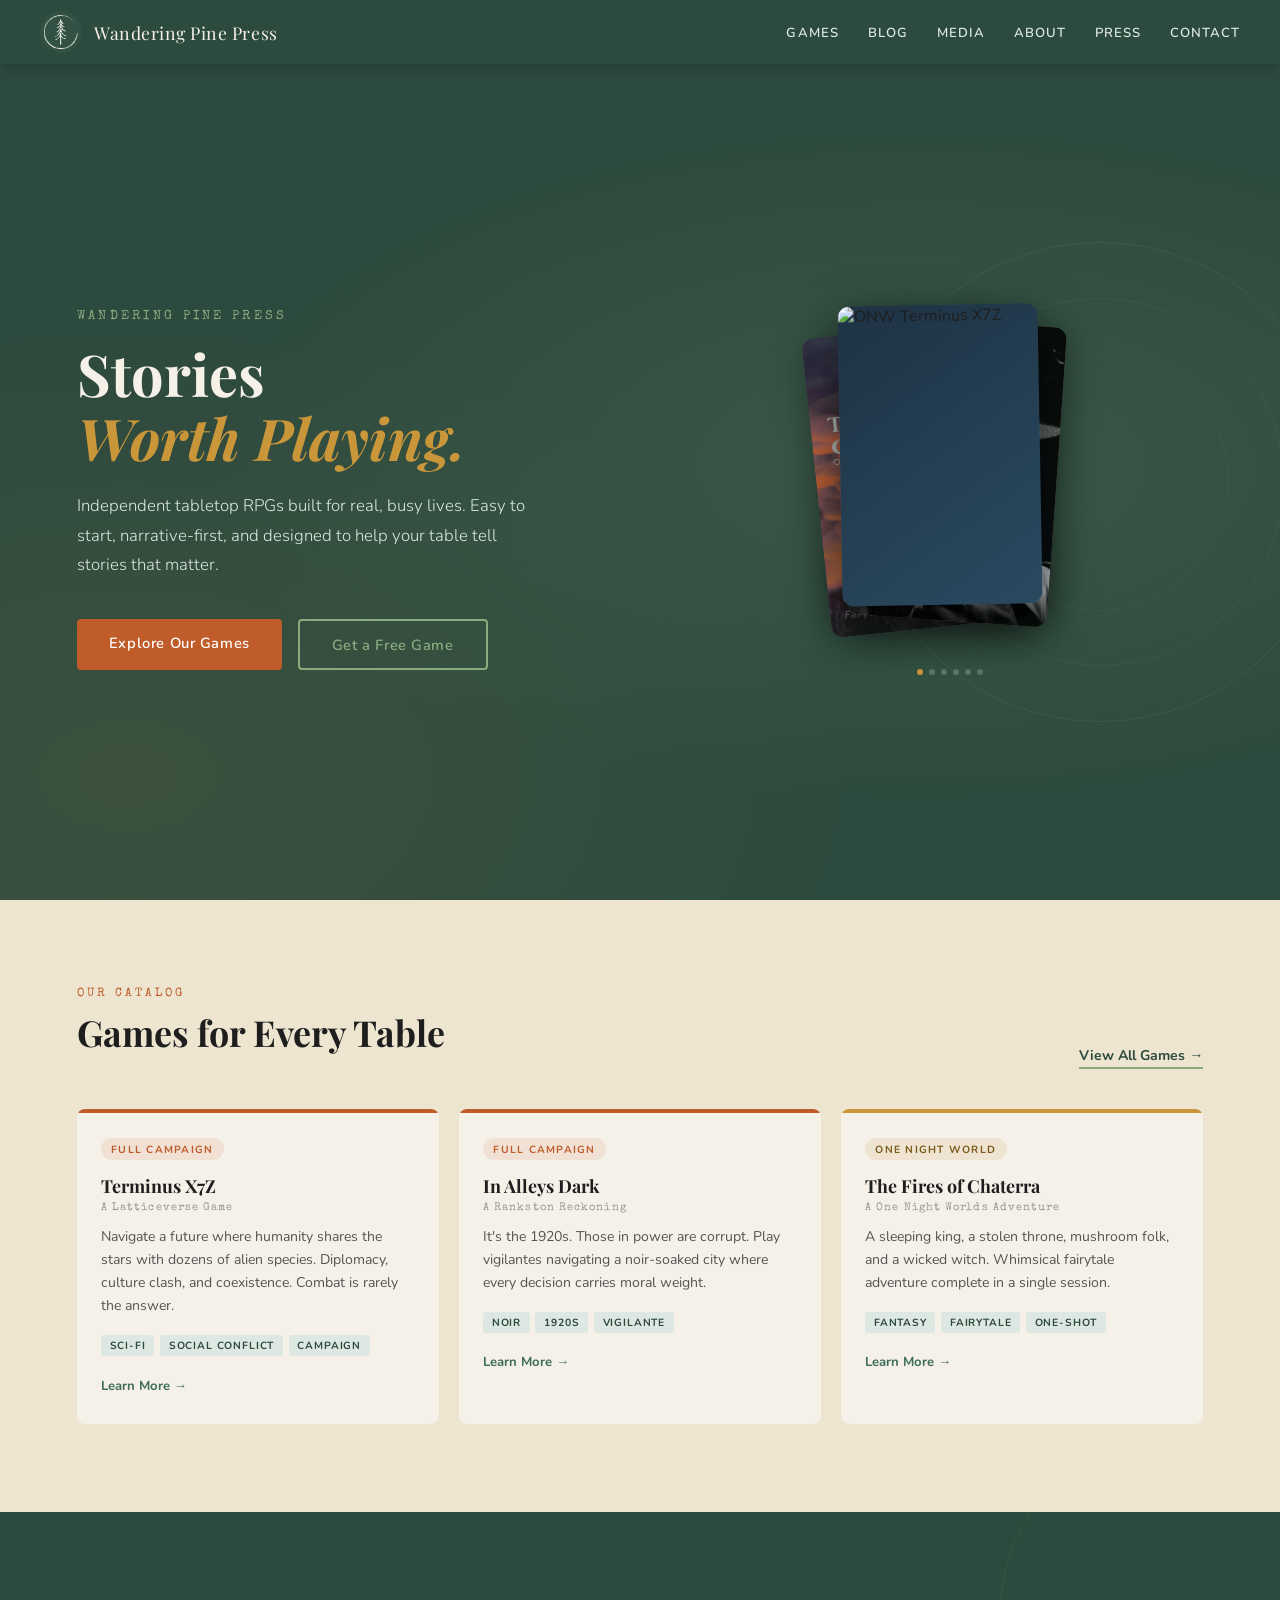
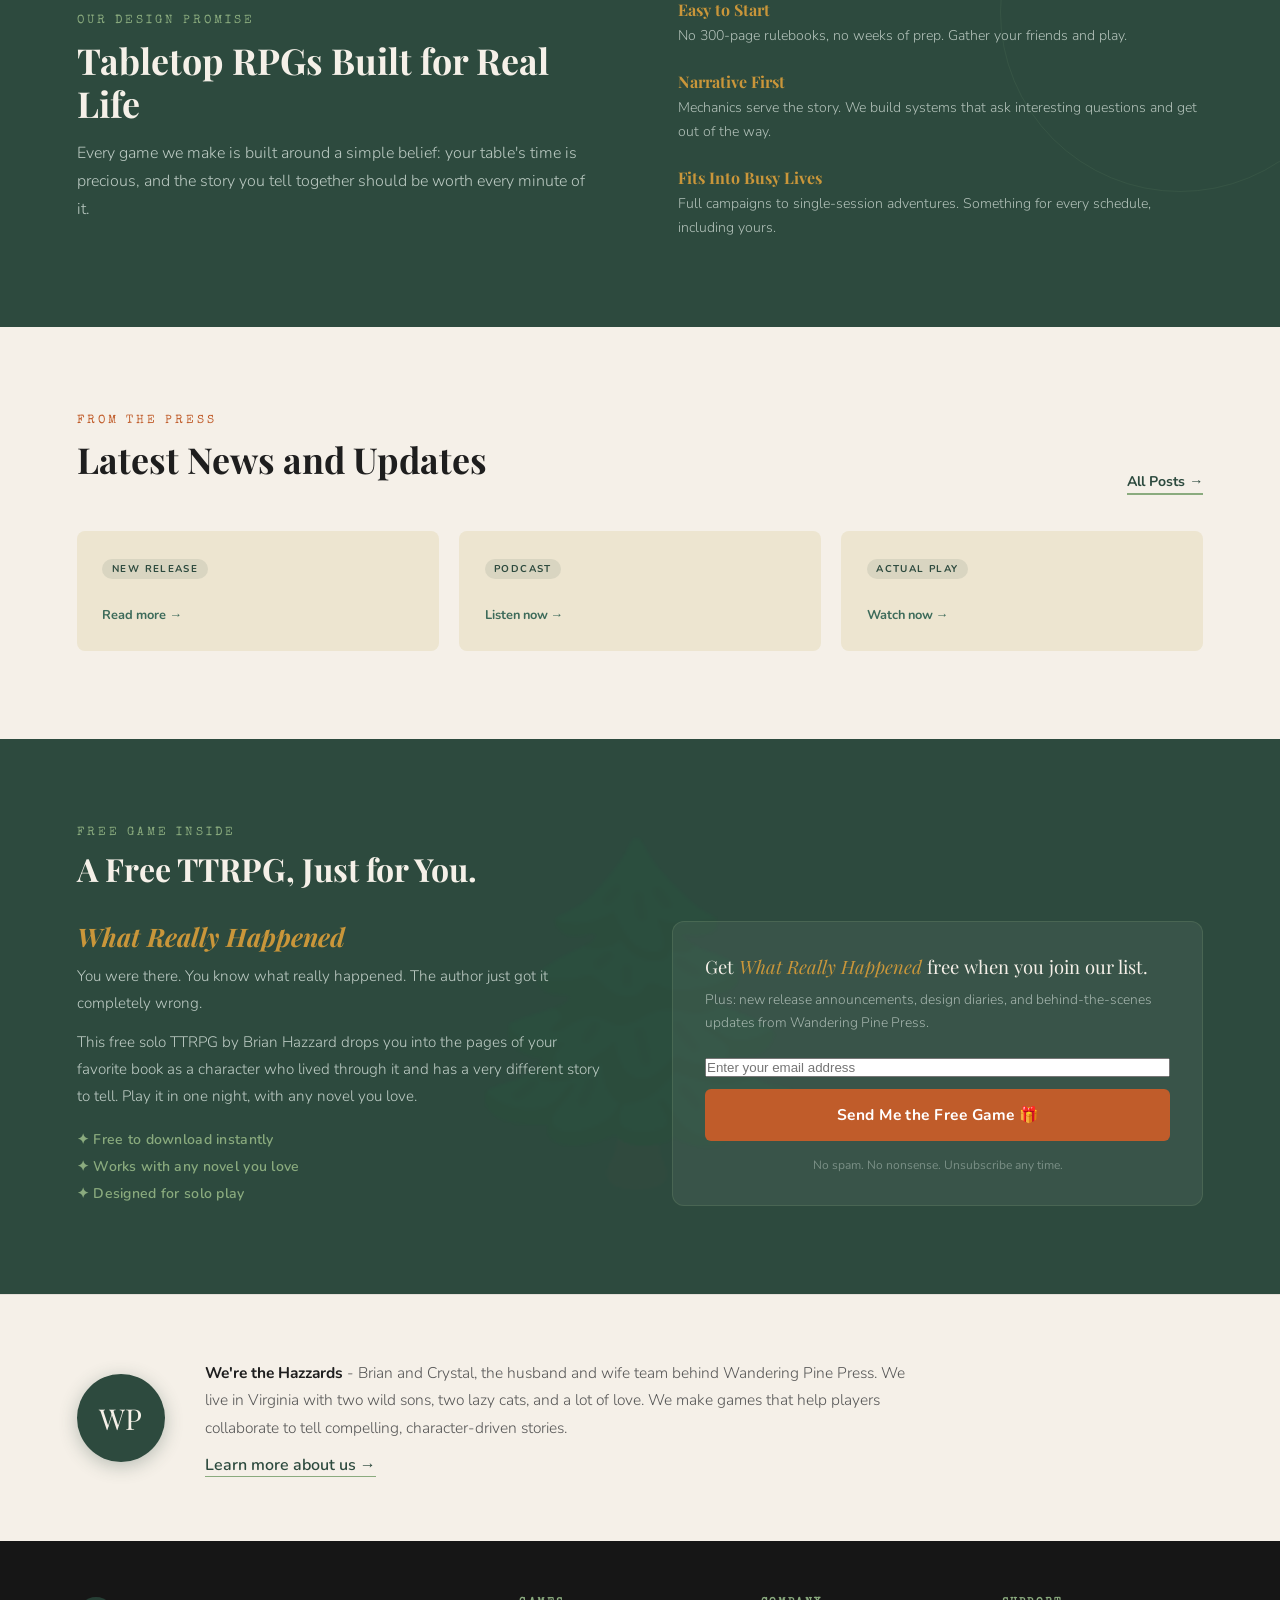
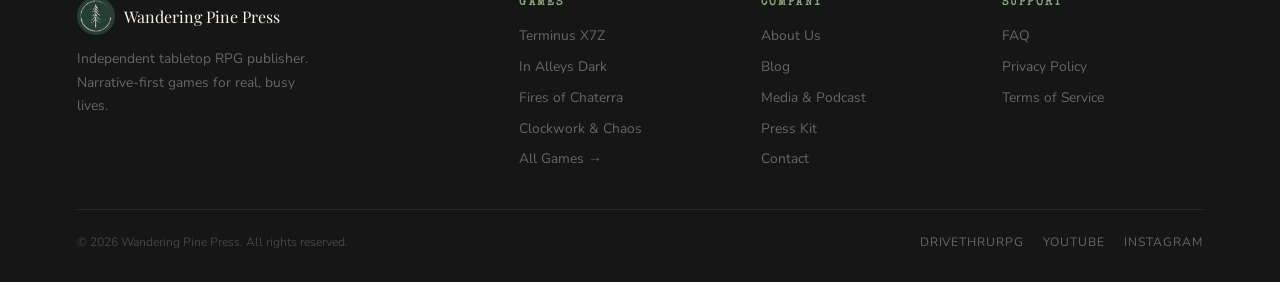
==== index.html @ ff1b9283 "Update index.html" ====
<!DOCTYPE html>
<html lang="en">
<head>
  <meta charset="UTF-8"/>
  <meta name="viewport" content="width=device-width, initial-scale=1.0"/>
  <meta name="description" content="Wandering Pine Press - Independent tabletop RPG publisher. Narrative-first games for real, busy lives."/>
  <title>Wandering Pine Press - Stories Worth Playing</title>
  <link href="https://fonts.googleapis.com/css2?family=Playfair+Display:ital,wght@0,400;0,700;1,400&family=Nunito:wght@300;400;600&family=Special+Elite&display=swap" rel="stylesheet"/>
  <link rel="stylesheet" href="css/style.css"/>
  <style>
    /* ── Brevo form field styles ── */
    .wpp-brevo-form { width: 100%; }
    .wpp-form-row { display: flex; flex-direction: column; gap: 0.75rem; }
    .wpp-brevo-form input[type="email"] {
      width: 100%; padding: 0.9rem 1.1rem;
      border: 2px solid rgba(138,171,126,0.35); border-radius: 6px;
      font-family: 'Nunito', sans-serif; font-size: 0.95rem;
      background: rgba(255,255,255,0.07); color: #f5f0e8;
      outline: none; transition: border-color 0.2s, background 0.2s;
      box-sizing: border-box;
    }
    .wpp-brevo-form input[type="email"]:focus {
      border-color: #8aab7e; background: rgba(255,255,255,0.11);
    }
    .wpp-brevo-form input[type="email"]::placeholder { color: rgba(221,232,226,0.4); }
    .wpp-brevo-form button[type="submit"] {
      width: 100%; padding: 0.95rem 1.5rem;
      background: #c05c2a; color: #fff;
      border: none; border-radius: 6px;
      font-family: 'Nunito', sans-serif; font-size: 0.97rem;
      font-weight: 700; letter-spacing: 0.03em;
      cursor: pointer; transition: background 0.2s, transform 0.15s;
    }
    .wpp-brevo-form button[type="submit"]:hover {
      background: #a84d22; transform: translateY(-2px);
    }
    /* --- Hero --- */
    .hero {
      min-height: calc(100vh - 64px);
      background: var(--pine);
      display: grid; grid-template-columns: 1.1fr 0.9fr;
      align-items: center; padding: 5rem 6vw 4rem;
      position: relative; overflow: hidden;
    }
    .hero::before {
      content: ''; position: absolute; inset: 0;
      background: radial-gradient(ellipse at 72% 48%, rgba(138,171,126,0.14) 0%, transparent 55%),
                  radial-gradient(ellipse at 10% 85%, rgba(201,150,58,0.09) 0%, transparent 45%);
      pointer-events: none;
    }
    .hero-rings { position: absolute; right: -60px; top: 50%; transform: translateY(-50%); width: 480px; height: 480px; border-radius: 50%; border: 1px solid rgba(138,171,126,0.13); pointer-events: none; }
    .hero-rings::before { content: ''; position: absolute; inset: 55px; border-radius: 50%; border: 1px solid rgba(138,171,126,0.09); }
    .hero-rings::after  { content: ''; position: absolute; inset: 110px; border-radius: 50%; border: 1px solid rgba(201,150,58,0.07); }
    .hero-text { position: relative; z-index: 2; }
    .hero-eyebrow { font-family: 'Special Elite', cursive; color: var(--moss); font-size: 0.82rem; letter-spacing: 0.25em; text-transform: uppercase; margin-bottom: 1.2rem; opacity: 0; animation: fadeUp 0.7s 0.2s forwards; }
    .hero h1 { font-family: 'Playfair Display', serif; color: var(--cream); font-size: clamp(2.8rem, 4.5vw, 4rem); line-height: 1.1; margin-bottom: 1.4rem; opacity: 0; animation: fadeUp 0.7s 0.4s forwards; }
    .hero h1 em { font-style: italic; color: var(--gold); display: block; }
    .hero-sub { color: var(--mist); font-size: 1.05rem; font-weight: 300; line-height: 1.75; max-width: 460px; margin-bottom: 2.5rem; opacity: 0; animation: fadeUp 0.7s 0.6s forwards; }
    .hero-ctas { display: flex; gap: 1rem; flex-wrap: wrap; opacity: 0; animation: fadeUp 0.7s 0.8s forwards; }

    /* Card carousel */
    .hero-right { position: relative; z-index: 2; display: flex; justify-content: center; align-items: center; }
    .hero-card-stack { position: relative; width: 240px; height: 340px; perspective: 1000px; }

    .hero-card {
      position: absolute; width: 200px; height: 300px; border-radius: 12px;
      box-shadow: 0 10px 40px rgba(0,0,0,0.45);
      overflow: hidden;
      transition: transform 0.7s cubic-bezier(0.4,0,0.2,1), opacity 0.7s ease, box-shadow 0.4s ease;
      cursor: pointer;
    }

    /* Cover image fills the card */
    .hero-card img {
      width: 100%; height: 100%; object-fit: cover; display: block;
    }

    /* Fallback overlay (shown when no image) */
    .card-fallback {
      position: absolute; inset: 0;
      display: flex; flex-direction: column;
      align-items: center; justify-content: center;
      padding: 1.25rem; text-align: center;
    }
    .hero-card img ~ .card-fallback { display: none; }

    .card-ornament { font-size: 1.8rem; margin-bottom: 0.6rem; opacity: 0.8; }
    .card-label { font-family: 'Special Elite', cursive; font-size: 0.6rem; letter-spacing: 0.2em; text-transform: uppercase; margin-bottom: 0.4rem; color: var(--moss); }
    .card-divider { width: 28px; height: 1px; background: rgba(255,255,255,0.3); margin: 0.4rem auto; }
    .card-title { font-family: 'Playfair Display', serif; font-size: 0.95rem; line-height: 1.3; color: var(--cream); }
    .card-genre { margin-top: 0.4rem; font-size: 0.7rem; font-weight: 300; font-style: italic; color: rgba(221,232,226,0.7); }

    /* Gradient overlay -- only visible when a cover image is present */
    .card-cover-overlay {
      position: absolute; bottom: 0; left: 0; right: 0;
      background: linear-gradient(to top, rgba(0,0,0,0.75) 0%, transparent 60%);
      padding: 1rem 0.9rem 0.85rem;
      display: none;
    }
    .hero-card.has-image .card-cover-overlay { display: block; }
    .hero-card.has-image .card-fallback { display: none; }
    .card-cover-overlay .card-label { color: var(--moss); margin-bottom: 0.2rem; }
    .card-cover-overlay .card-title { font-family: 'Playfair Display', serif; font-size: 0.9rem; color: var(--cream); line-height: 1.25; }
    .card-cover-overlay .card-genre { font-size: 0.68rem; color: rgba(221,232,226,0.75); font-style: italic; margin-top: 0.15rem; }

    /* Stack positions */
    .hero-card.pos-front  { transform: rotate(-1deg) translate(10px, 0px);   opacity: 1;    z-index: 3; box-shadow: 0 16px 48px rgba(0,0,0,0.55); }
    .hero-card.pos-mid    { transform: rotate(4deg)  translate(28px, 14px);  opacity: 0.85; z-index: 2; }
    .hero-card.pos-back   { transform: rotate(-6deg) translate(-16px, 22px); opacity: 0.65; z-index: 1; }
    .hero-card.pos-hidden { transform: rotate(2deg)  translate(0px, -20px);  opacity: 0;    z-index: 0; pointer-events: none; }

    /* Dots */
    .card-dots { display: flex; gap: 6px; justify-content: center; margin-top: 1.5rem; }
    .card-dot { width: 6px; height: 6px; border-radius: 50%; background: rgba(221,232,226,0.25); border: none; cursor: pointer; padding: 0; transition: background 0.3s; }
    .card-dot.active { background: var(--gold); }

    @keyframes cardReveal { from { opacity:0; transform: scale(0.85); } to { opacity:1; } }

    /* Featured Games */
    .featured { background: var(--parchment); }
    .featured-header { display: flex; justify-content: space-between; align-items: flex-end; margin-bottom: 2.5rem; flex-wrap: wrap; gap: 1rem; }
    .view-all { color: var(--pine); font-weight: 700; font-size: 0.88rem; text-decoration: none; border-bottom: 2px solid var(--moss); padding-bottom: 2px; transition: color 0.2s; }
    .view-all:hover { color: var(--rust); }
    .games-grid { display: grid; grid-template-columns: repeat(3,1fr); gap: 1.25rem; }
    .game-card { background: var(--cream); border-radius: 8px; padding: 1.75rem 1.5rem; position: relative; overflow: hidden; transition: transform 0.22s, box-shadow 0.22s; }
    .game-card::before { content: ''; position: absolute; top: 0; left: 0; right: 0; height: 4px; }
    .game-card.campaign::before { background: var(--rust); }
    .game-card.oneshot::before  { background: var(--gold); }
    .game-card:hover { transform: translateY(-5px); box-shadow: 0 14px 36px rgba(0,0,0,0.1); }
    .game-title { font-family: 'Playfair Display', serif; font-size: 1.12rem; margin-bottom: 0.3rem; line-height: 1.3; }
    .game-subtitle { font-family: 'Special Elite', cursive; font-size: 0.68rem; letter-spacing: 0.1em; color: #999; margin-bottom: 0.75rem; }
    .game-desc { font-size: 0.88rem; line-height: 1.65; color: #555; margin-bottom: 1.1rem; }
    .game-tags { display: flex; gap: 0.35rem; flex-wrap: wrap; margin-bottom: 1.1rem; }
    .game-link { font-size: 0.82rem; font-weight: 700; color: var(--pine-light); text-decoration: none; transition: color 0.2s; }
    .game-link:hover { color: var(--rust); }

    /* Philosophy */
    .philosophy { background: var(--pine); color: var(--cream); display: grid; grid-template-columns: 1fr 1fr; gap: 6vw; align-items: center; position: relative; overflow: hidden; }
    .philosophy::before { content: ''; position: absolute; right: -80px; top: -80px; width: 360px; height: 360px; border-radius: 50%; border: 1px solid rgba(138,171,126,0.1); pointer-events: none; }
    .philosophy .section-label { color: var(--moss); }
    .philosophy .section-heading { color: var(--cream); }
    .philosophy .section-sub { color: rgba(221,232,226,0.8); }
    .pillars { display: flex; flex-direction: column; gap: 1.6rem; }
    .pillar { display: flex; gap: 1.1rem; align-items: flex-start; }
    .pillar-icon { width: 46px; height: 46px; flex-shrink: 0; border-radius: 50%; background: rgba(138,171,126,0.15); border: 1px solid rgba(138,171,126,0.25); display: flex; align-items: center; justify-content: center; font-size: 1.15rem; }
    .pillar-text h4 { font-family: 'Playfair Display', serif; font-size: 1rem; color: var(--gold); margin-bottom: 0.3rem; }
    .pillar-text p { font-size: 0.88rem; color: rgba(221,232,226,0.75); font-weight: 300; line-height: 1.65; }

    /* News */
    .news-header { display: flex; justify-content: space-between; align-items: flex-end; margin-bottom: 2.2rem; flex-wrap: wrap; gap: 1rem; }
    .news-grid { display: grid; grid-template-columns: repeat(3,1fr); gap: 1.25rem; }
    .news-card { background: var(--parchment); border-radius: 8px; padding: 1.6rem; transition: transform 0.2s; }
    .news-card:hover { transform: translateY(-3px); }
    .news-type { display: inline-block; font-size: 0.62rem; font-weight: 700; letter-spacing: 0.14em; text-transform: uppercase; padding: 0.2rem 0.6rem; border-radius: 20px; background: rgba(45,74,62,0.1); color: var(--pine); margin-bottom: 0.6rem; }
    .news-date { font-family: 'Special Elite', cursive; font-size: 0.7rem; letter-spacing: 0.12em; color: #aaa; margin-bottom: 0.5rem; }
    .news-title { font-family: 'Playfair Display', serif; font-size: 1.08rem; margin-bottom: 0.55rem; line-height: 1.35; }
    .news-excerpt { font-size: 0.86rem; line-height: 1.65; color: #666; margin-bottom: 0.9rem; }
    .news-link { font-size: 0.8rem; font-weight: 700; color: var(--pine-light); text-decoration: none; }
    .news-link:hover { color: var(--rust); }

    /* Signup */
    .signup { background: var(--pine); position: relative; overflow: hidden; }
    .signup-bg { position: absolute; inset: 0; display: flex; align-items: center; justify-content: center; font-size: 20rem; opacity: 0.04; pointer-events: none; user-select: none; }
    .signup-inner { position: relative; z-index: 1; }
    .signup .section-label { color: var(--moss); }
    .signup .section-heading { color: var(--cream); font-size: clamp(1.6rem, 2.5vw, 2.2rem); margin-bottom: 2rem; }
    .signup-two-col { display: grid; grid-template-columns: 1fr 1fr; gap: 4rem; align-items: start; }
    .signup-book-icon { font-size: 2.5rem; margin-bottom: 0.75rem; }
    .signup-game-title { font-family: 'Playfair Display', serif; font-size: 1.6rem; color: var(--gold); margin-bottom: 0.75rem; font-style: italic; }
    .signup-game-desc { font-size: 0.95rem; color: rgba(221,232,226,0.82); line-height: 1.78; font-weight: 300; margin-bottom: 0.75rem; }
    .signup-perks { list-style: none; padding: 0; margin-top: 1.25rem; display: flex; flex-direction: column; gap: 0.5rem; }
    .signup-perks li { font-size: 0.88rem; color: var(--moss); font-weight: 600; letter-spacing: 0.02em; }
    .signup-form-box { background: rgba(255,255,255,0.06); border: 1px solid rgba(138,171,126,0.2); border-radius: 12px; padding: 2rem; }
    .signup-form-headline { font-family: 'Playfair Display', serif; font-size: 1.15rem; color: var(--cream); line-height: 1.4; margin-bottom: 0.6rem; }
    .signup-form-headline em { color: var(--gold); font-style: italic; }
    .signup-form-sub { font-size: 0.86rem; color: rgba(221,232,226,0.65); line-height: 1.65; font-weight: 300; margin-bottom: 1.5rem; }
    .signup-fine { font-size: 0.75rem; color: rgba(221,232,226,0.4); margin-top: 1rem; text-align: center; }

    /* About strip */
    .about-strip { background: var(--cream); display: grid; grid-template-columns: auto 1fr; gap: 2.5rem; align-items: center; padding: 4rem 6vw; border-top: 1px solid rgba(0,0,0,0.07); }
    .about-monogram { width: 88px; height: 88px; border-radius: 50%; background: var(--pine); display: flex; align-items: center; justify-content: center; font-family: 'Playfair Display', serif; font-size: 1.8rem; color: var(--cream); flex-shrink: 0; box-shadow: 0 4px 18px rgba(45,74,62,0.3); }
    .about-text p { font-size: 0.97rem; line-height: 1.78; color: #555; font-weight: 300; max-width: 700px; }
    .about-text p strong { color: var(--ink); font-weight: 700; }
    .about-text a { color: var(--pine); font-weight: 600; text-decoration: none; border-bottom: 1px solid var(--moss); transition: color 0.2s; margin-top: 0.8rem; display: inline-block; }
    .about-text a:hover { color: var(--rust); }

    @media (max-width: 900px) {
      .hero { grid-template-columns: 1fr; text-align: center; padding-top: 3rem; }
      .hero-sub, .hero-ctas { margin-left: auto; margin-right: auto; }
      .hero-ctas { justify-content: center; }
      .hero-right { display: none; }
      .philosophy { grid-template-columns: 1fr; }
      .games-grid, .news-grid { grid-template-columns: 1fr 1fr; }
      .about-strip { grid-template-columns: 1fr; text-align: center; }
      .about-monogram { margin: 0 auto; }
    }
    @media (max-width: 780px) {
      .signup-two-col { grid-template-columns: 1fr; gap: 2.5rem; }
    }
    @media (max-width: 600px) {
      .games-grid, .news-grid { grid-template-columns: 1fr; }
    }
  </style>
</head>
<body>

<div id="site-nav"></div>

<!-- HERO -->
<section class="hero">
  <div class="hero-text">
    <p class="hero-eyebrow">Wandering Pine Press</p>
    <h1>Stories<em>Worth Playing.</em></h1>
    <p class="hero-sub">Independent tabletop RPGs built for real, busy lives. Easy to start, narrative-first, and designed to help your table tell stories that matter.</p>
    <div class="hero-ctas">
      <a href="games.html" class="btn-primary">Explore Our Games</a>
      <a href="#signup" class="btn-outline">Get a Free Game</a>
    </div>
  </div>
  <div class="hero-right" aria-hidden="true">
    <div>
      <div class="hero-card-stack" id="card-stack">

        <!-- Card 1: Terminus X7Z -->
        <div class="hero-card pos-front" style="background:linear-gradient(145deg,#1e3244,#2a4a60);">
          <img src="images/ONW - Terminus X7Z - Zine Cover .png" alt="ONW Terminus X7Z" />
          <div class="card-fallback">
            <div class="card-ornament">🚀</div>
            <p class="card-label">One Shot Edition</p>
            <div class="card-divider"></div>
            <p class="card-title">ONW - Terminus X7Z</p>
            <p class="card-genre">Sci-fi · Social Conflict</p>
          </div>
          <div class="card-cover-overlay">
            <p class="card-label">One Shot Edition</p>
            <p class="card-genre">Sci-fi · Social Conflict</p>
          </div>
        </div>

        <!-- Card 2: In Alleys Dark -->
        <div class="hero-card pos-mid" style="background:linear-gradient(145deg,#2e1f10,#4a3020);">
          <img src="images/ONW zine - In Alley Dark Cover.png" alt="ONW In Alleys Dark" />
          <div class="card-fallback">
            <div class="card-ornament">🕵️</div>
            <p class="card-label">Full Campaign</p>
            <div class="card-divider"></div>
            <p class="card-title">In Alleys Dark</p>
            <p class="card-genre">Noir · 1920s Vigilante</p>
          </div>
          <div class="card-cover-overlay">
            <p class="card-label">One Shot Edition</p>
            <p class="card-genre">Noir · 1920s Vigilante</p>
          </div>
        </div>

        <!-- Card 3: Fires of Chaterra -->
        <div class="hero-card pos-back" style="background:linear-gradient(145deg,#3a2a4a,#5a3a6a);">
          <img src="images/ONW zine - Fires of Chaterra Cover.png" alt="The Fires of Chaterra" />
          <div class="card-fallback">
            <div class="card-ornament">🍄</div>
            <p class="card-label">One Night World</p>
            <div class="card-divider"></div>
            <p class="card-title">The Fires of Chaterra</p>
            <p class="card-genre">Fairytale · Fantasy</p>
          </div>
          <div class="card-cover-overlay">
            <p class="card-label">One Shot Edition</p>
            <p class="card-genre">Fairytale · Fantasy</p>
          </div>
        </div>

        <!-- Card 4: Clockwork & Chaos -->
        <div class="hero-card pos-hidden" style="background:linear-gradient(145deg,#2a2a1e,#4a4a2a);">
          <img src="images/ONW zine - TC&C cover.png" alt="Tales of Clockwork & Chaos" />
          <div class="card-fallback">
            <div class="card-ornament">⚙️</div>
            <p class="card-label">One Night World</p>
            <div class="card-divider"></div>
            <p class="card-title">Clockwork & Chaos</p>
            <p class="card-genre">Steampunk · Resistance</p>
          </div>
          <div class="card-cover-overlay">
            <p class="card-label">One Shot Edition</p>
            <p class="card-genre">Steampunk · Resistance</p>
          </div>
        </div>

        <!-- Card 5: placeholder -->
        <div class="hero-card pos-hidden" style="background:linear-gradient(145deg,#1a2e3e,#2a4050);">
          <!-- <img src="images/onw-terminus-cover.jpg" alt="One Night Worlds: Terminus X7Z" /> -->
          <div class="card-fallback">
            <div class="card-ornament">🚀</div>
            <p class="card-label">One Night World</p>
            <div class="card-divider"></div>
            <p class="card-title">ONW: Terminus X7Z</p>
            <p class="card-genre">Sci-fi · One Shot</p>
          </div>
          <div class="card-cover-overlay">
            <p class="card-label">One Night World</p>
            <p class="card-title">ONW: Terminus X7Z</p>
            <p class="card-genre">Sci-fi · One Shot</p>
          </div>
        </div>

        <!-- Card 6: placeholder -->
        <div class="hero-card pos-hidden" style="background:linear-gradient(145deg,#1e1810,#352810);">
          <!-- <img src="images/onw-alleys-cover.jpg" alt="One Night Worlds: In Alleys Dark" /> -->
          <div class="card-fallback">
            <div class="card-ornament">🕵️</div>
            <p class="card-label">One Night World</p>
            <div class="card-divider"></div>
            <p class="card-title">ONW: In Alleys Dark</p>
            <p class="card-genre">Noir · One Shot</p>
          </div>
          <div class="card-cover-overlay">
            <p class="card-label">One Night World</p>
            <p class="card-title">ONW: In Alleys Dark</p>
            <p class="card-genre">Noir · One Shot</p>
          </div>
        </div>

      </div>
      <!-- Dots navigation -->
      <div class="card-dots" id="card-dots"></div>
    </div>
  </div>
  <div class="hero-rings" aria-hidden="true"></div>
</section>

<!-- FEATURED GAMES -->
<section class="featured">
  <div class="featured-header">
    <div>
      <span class="section-label">Our Catalog</span>
      <h2 class="section-heading">Games for Every Table</h2>
    </div>
    <a href="games.html" class="view-all">View All Games →</a>
  </div>
  <div class="games-grid">
    <div class="game-card campaign">
      <span class="game-badge badge-campaign">Full Campaign</span>
      <h3 class="game-title">Terminus X7Z</h3>
      <p class="game-subtitle">A Latticeverse Game</p>
      <p class="game-desc">Navigate a future where humanity shares the stars with dozens of alien species. Diplomacy, culture clash, and coexistence. Combat is rarely the answer.</p>
      <div class="game-tags"><span class="tag">Sci-Fi</span><span class="tag">Social Conflict</span><span class="tag">Campaign</span></div>
      <a href="game-terminus.html" class="game-link">Learn More →</a>
    </div>
    <div class="game-card campaign">
      <span class="game-badge badge-campaign">Full Campaign</span>
      <h3 class="game-title">In Alleys Dark</h3>
      <p class="game-subtitle">A Rankston Reckoning</p>
      <p class="game-desc">It's the 1920s. Those in power are corrupt. Play vigilantes navigating a noir-soaked city where every decision carries moral weight.</p>
      <div class="game-tags"><span class="tag">Noir</span><span class="tag">1920s</span><span class="tag">Vigilante</span></div>
      <a href="game-alleys.html" class="game-link">Learn More →</a>
    </div>
    <div class="game-card oneshot">
      <span class="game-badge badge-oneshot">One Night World</span>
      <h3 class="game-title">The Fires of Chaterra</h3>
      <p class="game-subtitle">A One Night Worlds Adventure</p>
      <p class="game-desc">A sleeping king, a stolen throne, mushroom folk, and a wicked witch. Whimsical fairytale adventure complete in a single session.</p>
      <div class="game-tags"><span class="tag">Fantasy</span><span class="tag">Fairytale</span><span class="tag">One-Shot</span></div>
      <a href="game-chaterra.html" class="game-link">Learn More →</a>
    </div>
  </div>
</section>

<!-- PHILOSOPHY -->
<section class="philosophy">
  <div>
    <span class="section-label">Our Design Promise</span>
    <h2 class="section-heading">Tabletop RPGs Built for Real Life</h2>
    <p class="section-sub">Every game we make is built around a simple belief: your table's time is precious, and the story you tell together should be worth every minute of it.</p>
  </div>
  <div class="pillars">
    <div class="pillar">
      <div class="pillar-text">
        <h4>Easy to Start</h4>
        <p>No 300-page rulebooks, no weeks of prep. Gather your friends and play.</p>
      </div>
    </div>
    <div class="pillar">
      <div class="pillar-text">
        <h4>Narrative First</h4>
        <p>Mechanics serve the story. We build systems that ask interesting questions and get out of the way.</p>
      </div>
    </div>
    <div class="pillar">
      <div class="pillar-text">
        <h4>Fits Into Busy Lives</h4>
        <p>Full campaigns to single-session adventures. Something for every schedule, including yours.</p>
      </div>
    </div>
  </div>
</section>

<!-- NEWS -->
<section>
  <div class="news-header">
    <div>
      <span class="section-label">From the Press</span>
      <h2 class="section-heading">Latest News and Updates</h2>
    </div>
    <a href="blog.html" class="view-all">All Posts →</a>
  </div>
  <div class="news-grid">
    <div class="news-card">
      <span class="news-type">New Release</span>
      <p class="news-date"><!-- DATE --></p>
      <h3 class="news-title"><!-- POST TITLE --></h3>
      <p class="news-excerpt"><!-- Post excerpt goes here. Replace with your latest blog post. --></p>
      <a href="blog.html" class="news-link">Read more →</a>
    </div>
    <div class="news-card">
      <span class="news-type">Podcast</span>
      <p class="news-date"><!-- DATE --></p>
      <h3 class="news-title"><!-- PODCAST APPEARANCE TITLE --></h3>
      <p class="news-excerpt"><!-- Brief description of the episode and what Brian talked about. --></p>
      <a href="media.html" class="news-link">Listen now →</a>
    </div>
    <div class="news-card">
      <span class="news-type">Actual Play</span>
      <p class="news-date"><!-- DATE --></p>
      <h3 class="news-title"><!-- ACTUAL PLAY TITLE --></h3>
      <p class="news-excerpt"><!-- Brief description of the actual play session and game featured. --></p>
      <a href="media.html" class="news-link">Watch now →</a>
    </div>
  </div>
</section>

<!-- EMAIL SIGNUP -->
<section class="signup" id="signup">
  <div class="signup-bg">🌲</div>
  <div class="signup-inner">
    <span class="section-label">Free Game Inside</span>
    <h2 class="section-heading">A Free TTRPG, Just for You.</h2>

    <div class="signup-two-col">

      <!-- LEFT: Game description -->
      <div class="signup-game-info">
        <h3 class="signup-game-title">What Really Happened</h3>
        <p class="signup-game-desc">You were there. You know what really happened. The author just got it completely wrong.</p>
        <p class="signup-game-desc">This free solo TTRPG by Brian Hazzard drops you into the pages of your favorite book as a character who lived through it and has a very different story to tell. Play it in one night, with any novel you love.</p>
        <ul class="signup-perks">
          <li>✦ Free to download instantly</li>
          <li>✦ Works with any novel you love</li>
          <li>✦ Designed for solo play</li>
        </ul>
      </div>

      <!-- RIGHT: Form -->
      <div class="signup-form-box">
        <p class="signup-form-headline">Get <em>What Really Happened</em> free when you join our list.</p>
        <p class="signup-form-sub">Plus: new release announcements, design diaries, and behind-the-scenes updates from Wandering Pine Press.</p>

        <!-- BREVO FORM -->
        <form id="sib-form" method="POST" action="https://1209ea44.sibforms.com/serve/[base64]" data-type="subscription" class="wpp-brevo-form">
          <div class="wpp-form-row">
            <input type="text" id="EMAIL" name="EMAIL" placeholder="Enter your email address" data-required="true" required autocomplete="email" />
            <button type="submit">Send Me the Free Game 🎁</button>
          </div>
          <input type="text" name="email_address_check" value="" class="input--hidden" style="display:none;">
          <input type="hidden" name="locale" value="en">
        </form>
        <!-- END BREVO FORM -->

        <p class="signup-fine">No spam. No nonsense. Unsubscribe any time.</p>
      </div>

    </div>
  </div>
</section>

<!-- ABOUT STRIP -->
<div class="about-strip">
  <div class="about-monogram">WP</div>
  <div class="about-text">
    <p><strong>We're the Hazzards</strong> - Brian and Crystal, the husband and wife team behind Wandering Pine Press. We live in Virginia with two wild sons, two lazy cats, and a lot of love. We make games that help players collaborate to tell compelling, character-driven stories.</p>
    <a href="about.html">Learn more about us →</a>
  </div>
</div>

<div id="site-footer"></div>

<script src="js/main.js"></script>
<script src="js/components.js"></script>
<!-- Required for Brevo form processing -->
<script>
  window.REQUIRED_CODE_ERROR_MESSAGE = 'Please choose a country code';
  window.LOCALE = 'en';
  window.EMAIL_INVALID_MESSAGE = 'The information provided is invalid. Please review the field format and try again.';
  window.REQUIRED_ERROR_MESSAGE = 'This field cannot be left blank.';
  window.GENERIC_INVALID_MESSAGE = 'The information provided is invalid. Please review the field format and try again.';
  window.translation = { common: { selectedList: '{quantity} list selected', selectedLists: '{quantity} lists selected' } };
  var AUTOHIDE = Boolean(0);
</script>
<script defer src="https://sibforms.com/forms/end-form/build/main.js"></script>
<script>
  (function() {
    const stack = document.getElementById('card-stack');
    const dotsEl = document.getElementById('card-dots');
    if (!stack) return;

    const cards = Array.from(stack.querySelectorAll('.hero-card'));
    const total = cards.length;
    let current = 0;
    let timer;

    cards.forEach(function(card) {
      const img = card.querySelector('img');
      if (img) {
        if (img.complete && img.naturalWidth > 0) {
          card.classList.add('has-image');
        } else {
          img.addEventListener('load', function() { card.classList.add('has-image'); });
        }
      }
    });

    cards.forEach(function(_, i) {
      const dot = document.createElement('button');
      dot.className = 'card-dot' + (i === 0 ? ' active' : '');
      dot.setAttribute('aria-label', 'Show card ' + (i + 1));
      dot.addEventListener('click', function() { goTo(i); resetTimer(); });
      dotsEl.appendChild(dot);
    });

    function getPos(cardIndex, frontIndex) {
      const diff = (cardIndex - frontIndex + total) % total;
      if (diff === 0) return 'pos-front';
      if (diff === 1) return 'pos-mid';
      if (diff === 2) return 'pos-back';
      return 'pos-hidden';
    }

    function goTo(index) {
      current = (index + total) % total;
      cards.forEach(function(card, i) {
        card.className = card.className.replace(/pos-\w+/g, '').trim();
        card.classList.add(getPos(i, current));
      });
      dotsEl.querySelectorAll('.card-dot').forEach(function(dot, i) {
        dot.classList.toggle('active', i === current);
      });
    }

    function next() { goTo(current + 1); }

    function resetTimer() {
      clearInterval(timer);
      timer = setInterval(next, 3200);
    }

    stack.addEventListener('click', function() { next(); resetTimer(); });
    stack.addEventListener('mouseenter', function() { clearInterval(timer); });
    stack.addEventListener('mouseleave', resetTimer);

    resetTimer();
  })();
</script>
</body>
</html>
---- css/style.css ----
/* ============================================================
   WANDERING PINE PRESS — Global Stylesheet
   ============================================================ */

/* --- Variables & Reset --- */
*, *::before, *::after { box-sizing: border-box; margin: 0; padding: 0; }

:root {
  --pine:        #2d4a3e;
  --pine-light:  #3d6b5a;
  --pine-dark:   #1e3229;
  --moss:        #8aab7e;
  --cream:       #f5f0e8;
  --parchment:   #ede5d0;
  --ink:         #1e1e1e;
  --rust:        #c05c2a;
  --gold:        #c9963a;
  --mist:        #dde8e2;
  --gray:        #666;
  --light-gray:  #aaa;
}

html { scroll-behavior: smooth; }

body {
  font-family: 'Nunito', sans-serif;
  background: var(--cream);
  color: var(--ink);
  overflow-x: hidden;
  padding-top: 64px;
}

img { max-width: 100%; display: block; }
a { color: inherit; }

/* --- Typography --- */
h1, h2, h3, h4 { font-family: 'Playfair Display', serif; line-height: 1.2; }

.section-label {
  font-family: 'Special Elite', cursive;
  font-size: 0.75rem;
  letter-spacing: 0.25em;
  text-transform: uppercase;
  color: var(--rust);
  margin-bottom: 0.7rem;
  display: block;
}
.section-heading {
  font-size: clamp(1.7rem, 2.8vw, 2.4rem);
  margin-bottom: 0.9rem;
}
.section-sub {
  font-weight: 300;
  font-size: 1rem;
  line-height: 1.75;
  color: var(--gray);
  max-width: 580px;
}

section { padding: 5.5rem 6vw; }

/* --- Buttons --- */
.btn-primary {
  background: var(--rust);
  color: #fff;
  padding: 0.85rem 2rem;
  border-radius: 4px;
  text-decoration: none;
  font-family: 'Nunito', sans-serif;
  font-weight: 600;
  font-size: 0.92rem;
  letter-spacing: 0.04em;
  border: none;
  cursor: pointer;
  transition: background 0.2s, transform 0.15s;
  display: inline-block;
}
.btn-primary:hover { background: #a84d22; transform: translateY(-2px); }

.btn-outline {
  border: 2px solid var(--moss);
  color: var(--moss);
  padding: 0.83rem 2rem;
  border-radius: 4px;
  text-decoration: none;
  font-weight: 600;
  font-size: 0.92rem;
  letter-spacing: 0.04em;
  transition: all 0.2s;
  display: inline-block;
  background: transparent;
  cursor: pointer;
  font-family: 'Nunito', sans-serif;
}
.btn-outline:hover { background: var(--moss); color: var(--pine); transform: translateY(-2px); }

.btn-pine {
  background: var(--pine);
  color: var(--cream);
  padding: 0.85rem 2rem;
  border-radius: 4px;
  text-decoration: none;
  font-weight: 600;
  font-size: 0.92rem;
  letter-spacing: 0.04em;
  border: none;
  cursor: pointer;
  transition: background 0.2s, transform 0.15s;
  display: inline-block;
  font-family: 'Nunito', sans-serif;
}
.btn-pine:hover { background: var(--pine-dark); transform: translateY(-2px); }

/* --- Navigation --- */
nav {
  position: fixed; top: 0; left: 0; right: 0; z-index: 200;
  background: var(--pine);
  display: flex; align-items: center; justify-content: space-between;
  padding: 0 2.5rem; height: 64px;
  box-shadow: 0 2px 12px rgba(0,0,0,0.25);
}
.nav-logo {
  display: flex; align-items: center; gap: 0.75rem;
  text-decoration: none;
}
.nav-logo img {
  height: 42px; width: 42px;
  border-radius: 50%;
  object-fit: contain;
  filter: brightness(1.1);
}
.nav-logo span {
  font-family: 'Playfair Display', serif;
  color: var(--cream);
  font-size: 1.1rem;
  letter-spacing: 0.03em;
}
.nav-links { display: flex; gap: 1.8rem; list-style: none; }
.nav-links a {
  color: var(--mist);
  text-decoration: none;
  font-size: 0.82rem;
  font-weight: 600;
  letter-spacing: 0.08em;
  text-transform: uppercase;
  transition: color 0.2s;
  padding-bottom: 2px;
  border-bottom: 2px solid transparent;
}
.nav-links a:hover,
.nav-links a.active { color: var(--gold); border-bottom-color: var(--gold); }

/* Hamburger */
.nav-toggle {
  display: none;
  flex-direction: column;
  gap: 5px;
  cursor: pointer;
  background: none;
  border: none;
  padding: 4px;
}
.nav-toggle span {
  display: block; width: 24px; height: 2px;
  background: var(--cream);
  transition: all 0.3s;
}
.nav-toggle.open span:nth-child(1) { transform: rotate(45deg) translate(5px, 5px); }
.nav-toggle.open span:nth-child(2) { opacity: 0; }
.nav-toggle.open span:nth-child(3) { transform: rotate(-45deg) translate(5px, -5px); }

/* Mobile nav */
@media (max-width: 768px) {
  .nav-toggle { display: flex; }
  .nav-links {
    display: none;
    position: absolute; top: 64px; left: 0; right: 0;
    background: var(--pine-dark);
    flex-direction: column; gap: 0;
    padding: 1rem 0;
    box-shadow: 0 8px 24px rgba(0,0,0,0.3);
  }
  .nav-links.open { display: flex; }
  .nav-links li a {
    display: block;
    padding: 0.85rem 2rem;
    font-size: 0.9rem;
    border-bottom: 1px solid rgba(255,255,255,0.05);
  }
  .nav-logo span { font-size: 0.95rem; }
}

/* --- Image Placeholder --- */
.img-placeholder {
  background: var(--mist);
  border: 2px dashed var(--moss);
  border-radius: 8px;
  display: flex;
  flex-direction: column;
  align-items: center;
  justify-content: center;
  color: var(--pine-light);
  font-size: 0.8rem;
  font-weight: 600;
  letter-spacing: 0.08em;
  text-transform: uppercase;
  gap: 0.5rem;
}
.img-placeholder .ph-icon { font-size: 2rem; opacity: 0.5; }

/* --- Tags / Badges --- */
.game-badge {
  display: inline-block;
  font-size: 0.65rem; font-weight: 700;
  letter-spacing: 0.12em; text-transform: uppercase;
  padding: 0.22rem 0.65rem; border-radius: 20px;
  margin-bottom: 0.85rem;
}
.badge-campaign { background: rgba(192,92,42,0.1); color: var(--rust); }
.badge-oneshot  { background: rgba(201,150,58,0.13); color: #7a5a1a; }

.tag {
  font-size: 0.65rem; font-weight: 700;
  letter-spacing: 0.08em; text-transform: uppercase;
  padding: 0.18rem 0.55rem; border-radius: 3px;
  background: var(--mist); color: var(--pine);
}

/* --- Footer --- */
footer {
  background: #161616;
  color: var(--mist);
  padding: 3.5rem 6vw 2rem;
}
.footer-grid {
  display: grid;
  grid-template-columns: 2fr 1fr 1fr 1fr;
  gap: 2.5rem;
  margin-bottom: 2.5rem;
}
.footer-logo {
  display: flex; align-items: center; gap: 0.6rem;
  text-decoration: none; margin-bottom: 0.75rem;
}
.footer-logo img { height: 38px; width: 38px; border-radius: 50%; object-fit: contain; filter: brightness(0.85); }
.footer-logo span { font-family: 'Playfair Display', serif; color: var(--cream); font-size: 1rem; }
.footer-brand p { font-size: 0.86rem; line-height: 1.7; color: #666; max-width: 240px; }
.footer-col h5 {
  font-family: 'Special Elite', cursive;
  font-size: 0.68rem; letter-spacing: 0.2em; text-transform: uppercase;
  color: var(--moss); margin-bottom: 1rem;
}
.footer-col ul { list-style: none; display: flex; flex-direction: column; gap: 0.55rem; }
.footer-col a { color: #666; text-decoration: none; font-size: 0.86rem; transition: color 0.2s; }
.footer-col a:hover { color: var(--cream); }
.footer-bottom {
  border-top: 1px solid #2a2a2a;
  padding-top: 1.5rem;
  display: flex; justify-content: space-between; align-items: center;
  flex-wrap: wrap; gap: 0.5rem;
}
.footer-bottom p { font-size: 0.76rem; color: #444; }
.social-links { display: flex; gap: 1.2rem; }
.social-links a {
  color: #666; text-decoration: none;
  font-size: 0.76rem; letter-spacing: 0.08em; text-transform: uppercase;
  transition: color 0.2s;
}
.social-links a:hover { color: var(--moss); }

@media (max-width: 900px) {
  .footer-grid { grid-template-columns: 1fr 1fr; }
}
@media (max-width: 560px) {
  .footer-grid { grid-template-columns: 1fr; }
  section { padding: 4rem 1.4rem; }
}

/* --- Page Hero (inner pages) --- */
.page-hero {
  background: var(--pine);
  padding: 4rem 6vw 3.5rem;
  position: relative;
  overflow: hidden;
}
.page-hero::before {
  content: '';
  position: absolute; inset: 0;
  background: radial-gradient(ellipse at 80% 50%, rgba(138,171,126,0.12) 0%, transparent 60%);
  pointer-events: none;
}
.page-hero-inner { position: relative; z-index: 1; }
.page-hero .section-label { color: var(--moss); }
.page-hero h1 { color: var(--cream); font-size: clamp(2rem, 4vw, 3rem); margin-bottom: 0.75rem; }
.page-hero p { color: var(--mist); font-weight: 300; font-size: 1.05rem; line-height: 1.7; max-width: 600px; }

/* --- Breadcrumb --- */
.breadcrumb {
  font-size: 0.78rem; color: var(--light-gray);
  margin-bottom: 1.5rem;
  display: flex; gap: 0.4rem; align-items: center;
}
.breadcrumb a { color: var(--moss); text-decoration: none; }
.breadcrumb a:hover { color: var(--cream); }

/* --- Animations --- */
@keyframes fadeUp {
  from { opacity: 0; transform: translateY(22px); }
  to   { opacity: 1; transform: translateY(0); }
}
.fade-up { opacity: 0; animation: fadeUp 0.7s forwards; }
.delay-1 { animation-delay: 0.2s; }
.delay-2 { animation-delay: 0.4s; }
.delay-3 { animation-delay: 0.6s; }
.delay-4 { animation-delay: 0.8s; }
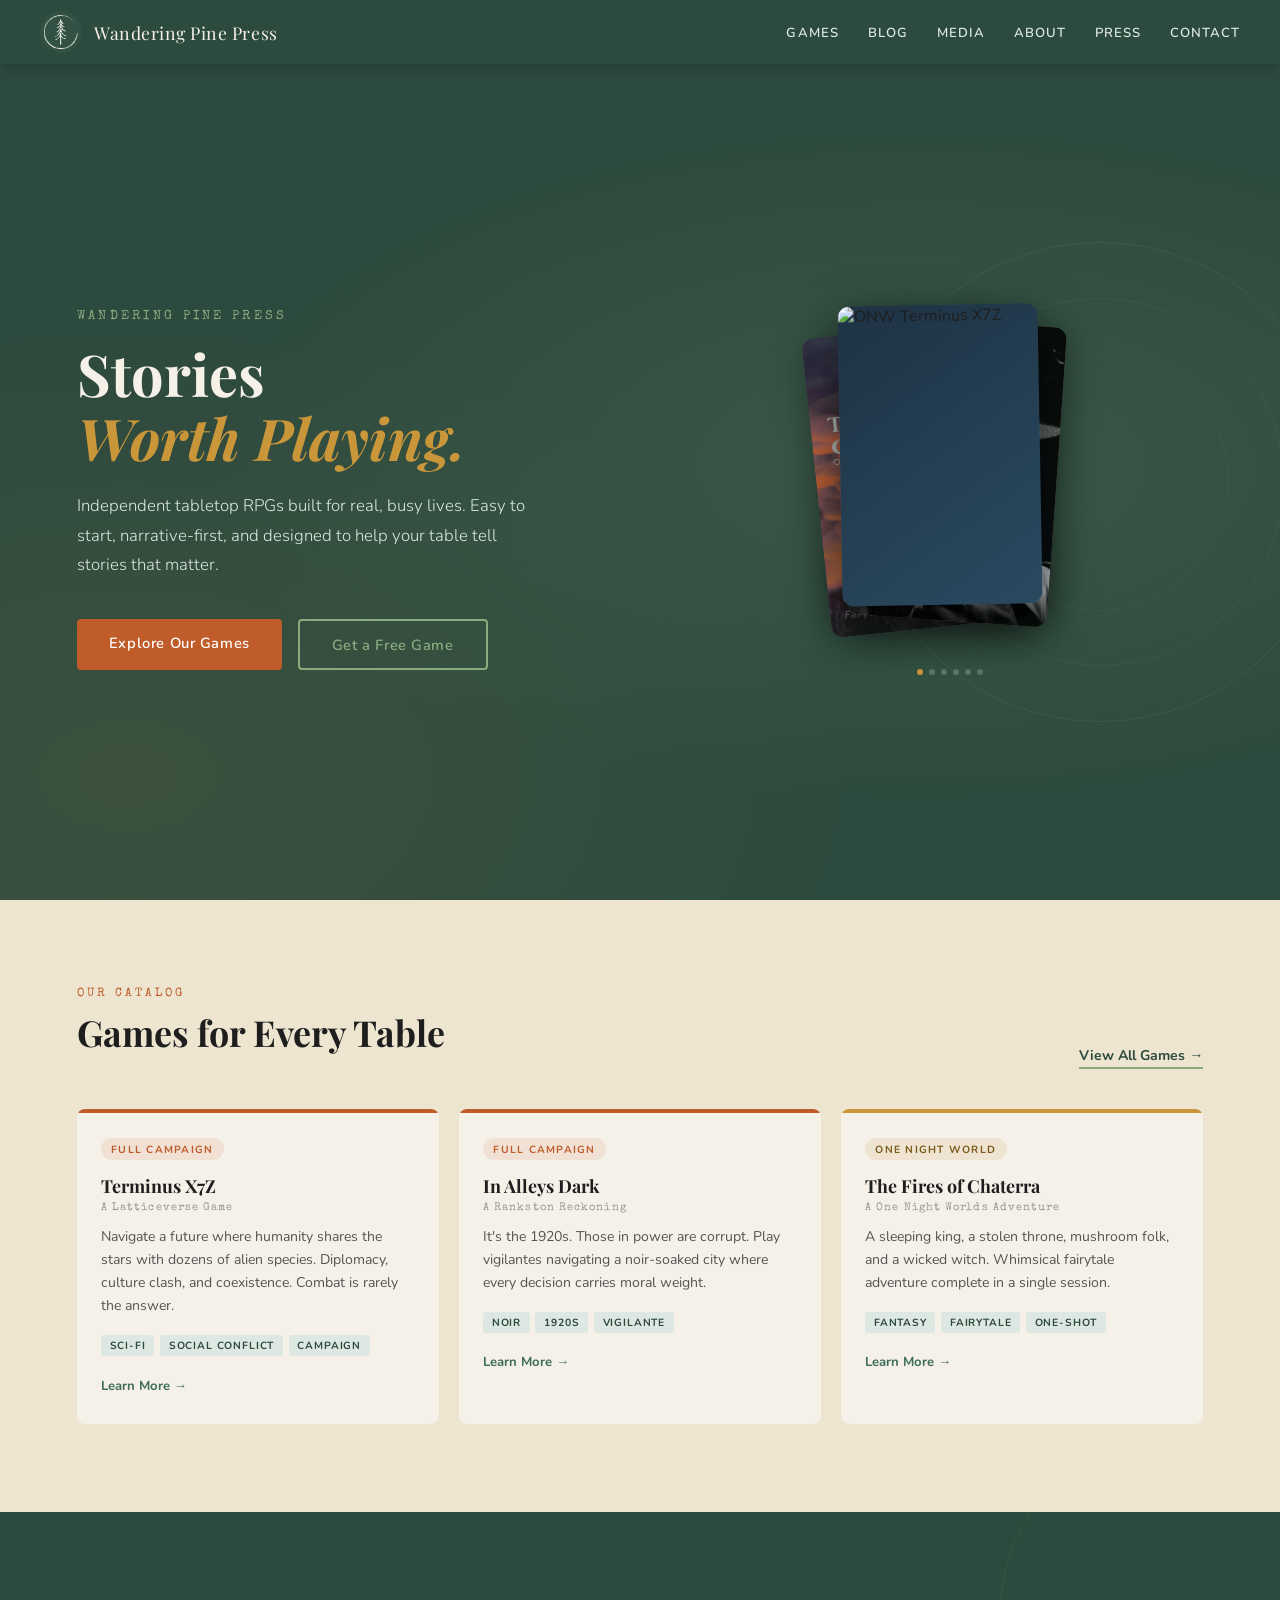
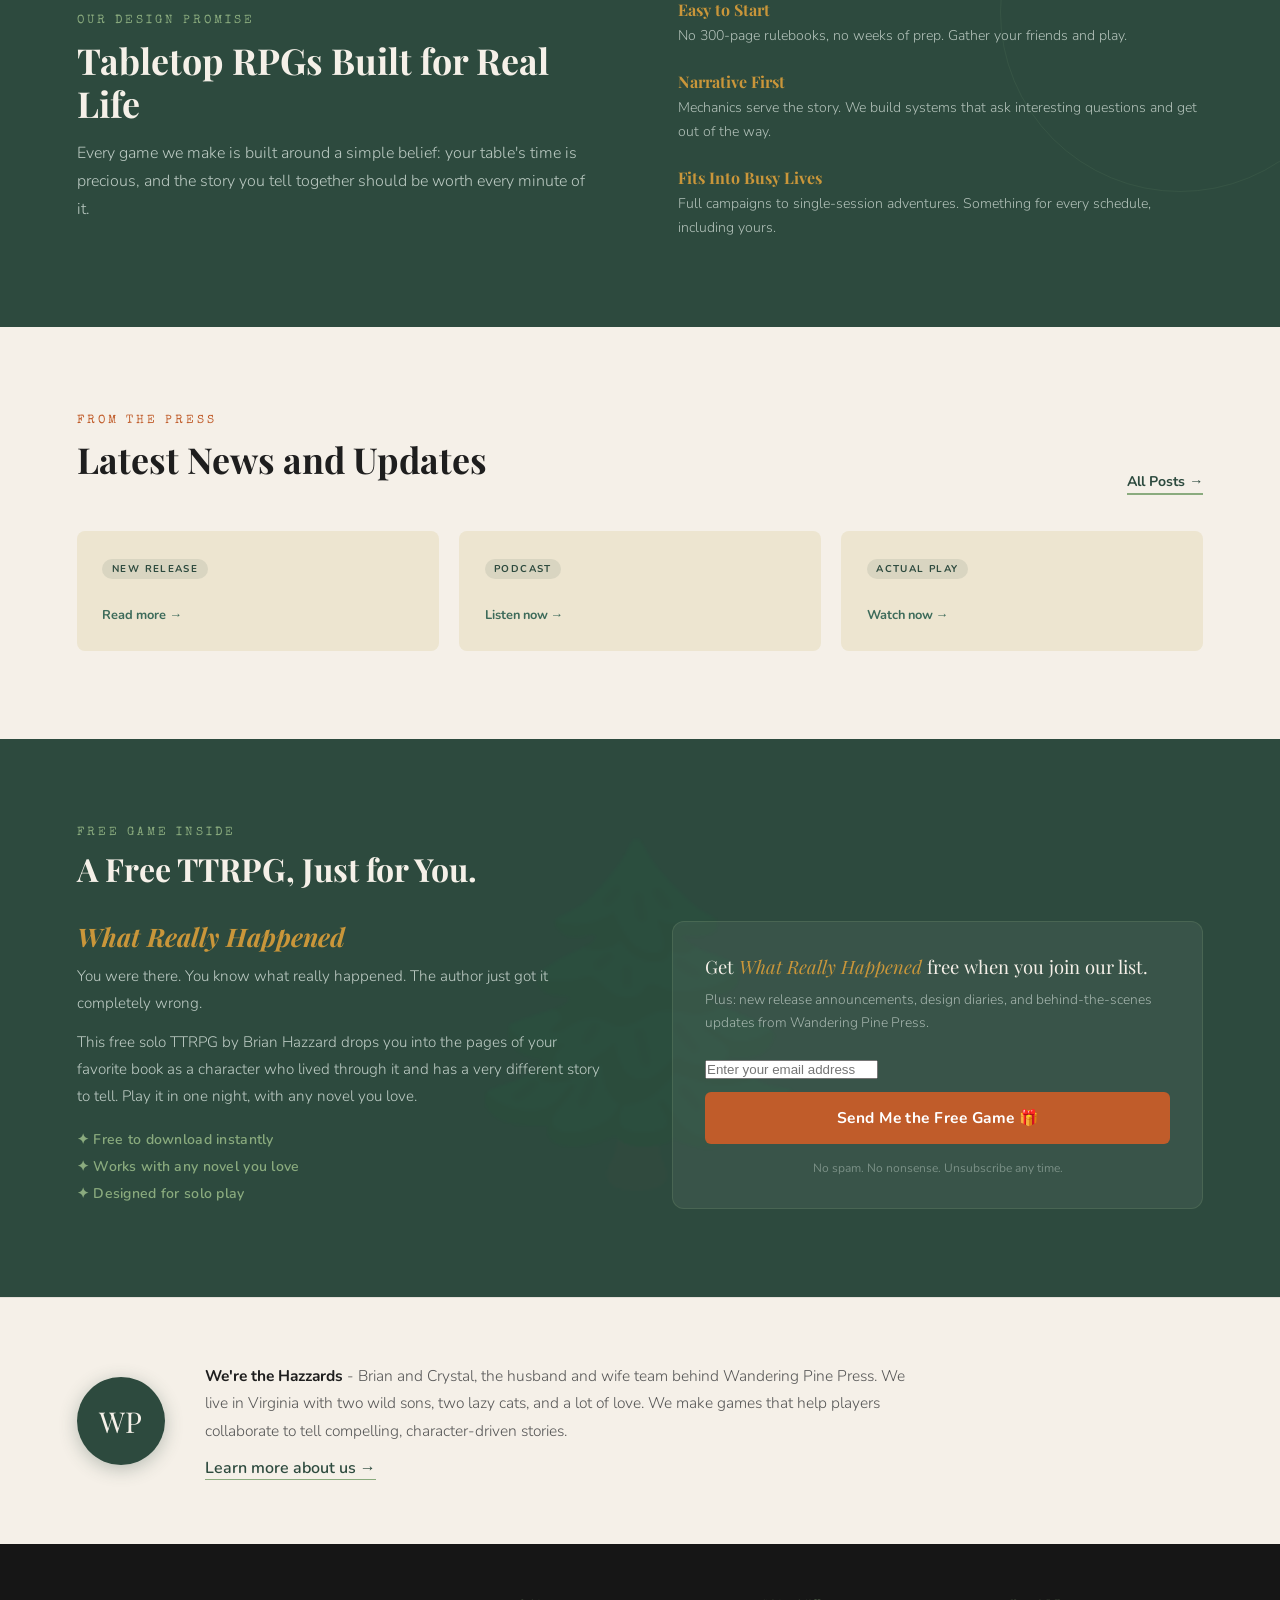
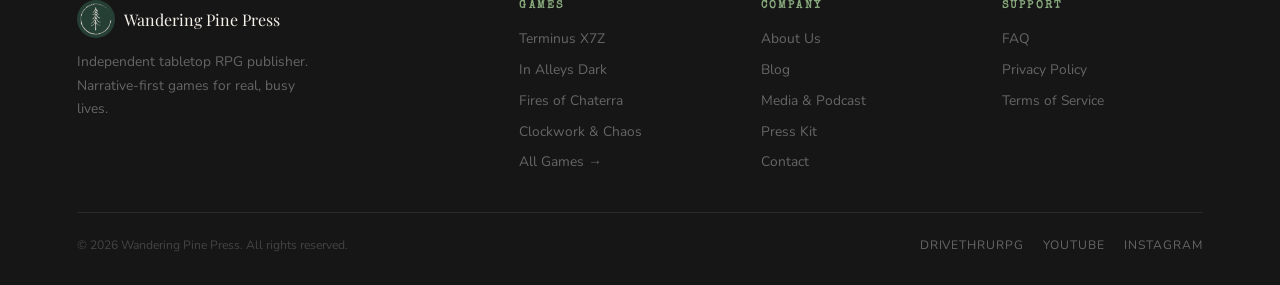
==== commit c6c73e84: "Update index.html" ====
--- a/index.html
+++ b/index.html
@@ -454,14 +454,33 @@
         <p class="signup-form-sub">Plus: new release announcements, design diaries, and behind-the-scenes updates from Wandering Pine Press.</p>
 
         <!-- BREVO FORM -->
-        <form id="sib-form" method="POST" action="https://1209ea44.sibforms.com/serve/[base64]" data-type="subscription" class="wpp-brevo-form">
-          <div class="wpp-form-row">
-            <input type="text" id="EMAIL" name="EMAIL" placeholder="Enter your email address" data-required="true" required autocomplete="email" />
-            <button type="submit">Send Me the Free Game 🎁</button>
-          </div>
-          <input type="text" name="email_address_check" value="" class="input--hidden" style="display:none;">
-          <input type="hidden" name="locale" value="en">
-        </form>
+        <div id="sib-form-container" class="sib-form-container">
+          <div id="error-message" class="sib-form-message-panel" style="display:none; font-size:14px; color:#661d1d; background-color:#ffeded; border-radius:3px; padding:0.75rem 1rem; margin-bottom:0.75rem;">
+            Your subscription could not be saved. Please try again.
+          </div>
+          <div id="success-message" class="sib-form-message-panel" style="display:none; font-size:14px; color:#085229; background-color:#e7faf0; border-radius:3px; padding:0.75rem 1rem; margin-bottom:0.75rem;">
+            Your subscription has been successful. Check your inbox for a confirmation email!
+          </div>
+          <div id="sib-container">
+            <form id="sib-form" method="POST" action="https://1209ea44.sibforms.com/serve/[base64]" data-type="subscription" class="wpp-brevo-form">
+              <div class="wpp-form-row">
+                <div class="sib-input sib-form-block">
+                  <div class="form__entry entry_block">
+                    <div class="form__label-row">
+                      <div class="entry__field">
+                        <input class="input" type="text" id="EMAIL" name="EMAIL" placeholder="Enter your email address" data-required="true" required autocomplete="email" />
+                      </div>
+                    </div>
+                    <label class="entry__error entry__error--primary" style="display:none;"></label>
+                  </div>
+                </div>
+                <button type="submit" form="sib-form" class="sib-form-block__button">Send Me the Free Game 🎁</button>
+              </div>
+              <input type="text" name="email_address_check" value="" class="input--hidden" style="display:none;">
+              <input type="hidden" name="locale" value="en">
+            </form>
+          </div>
+        </div>
         <!-- END BREVO FORM -->
 
         <p class="signup-fine">No spam. No nonsense. Unsubscribe any time.</p>
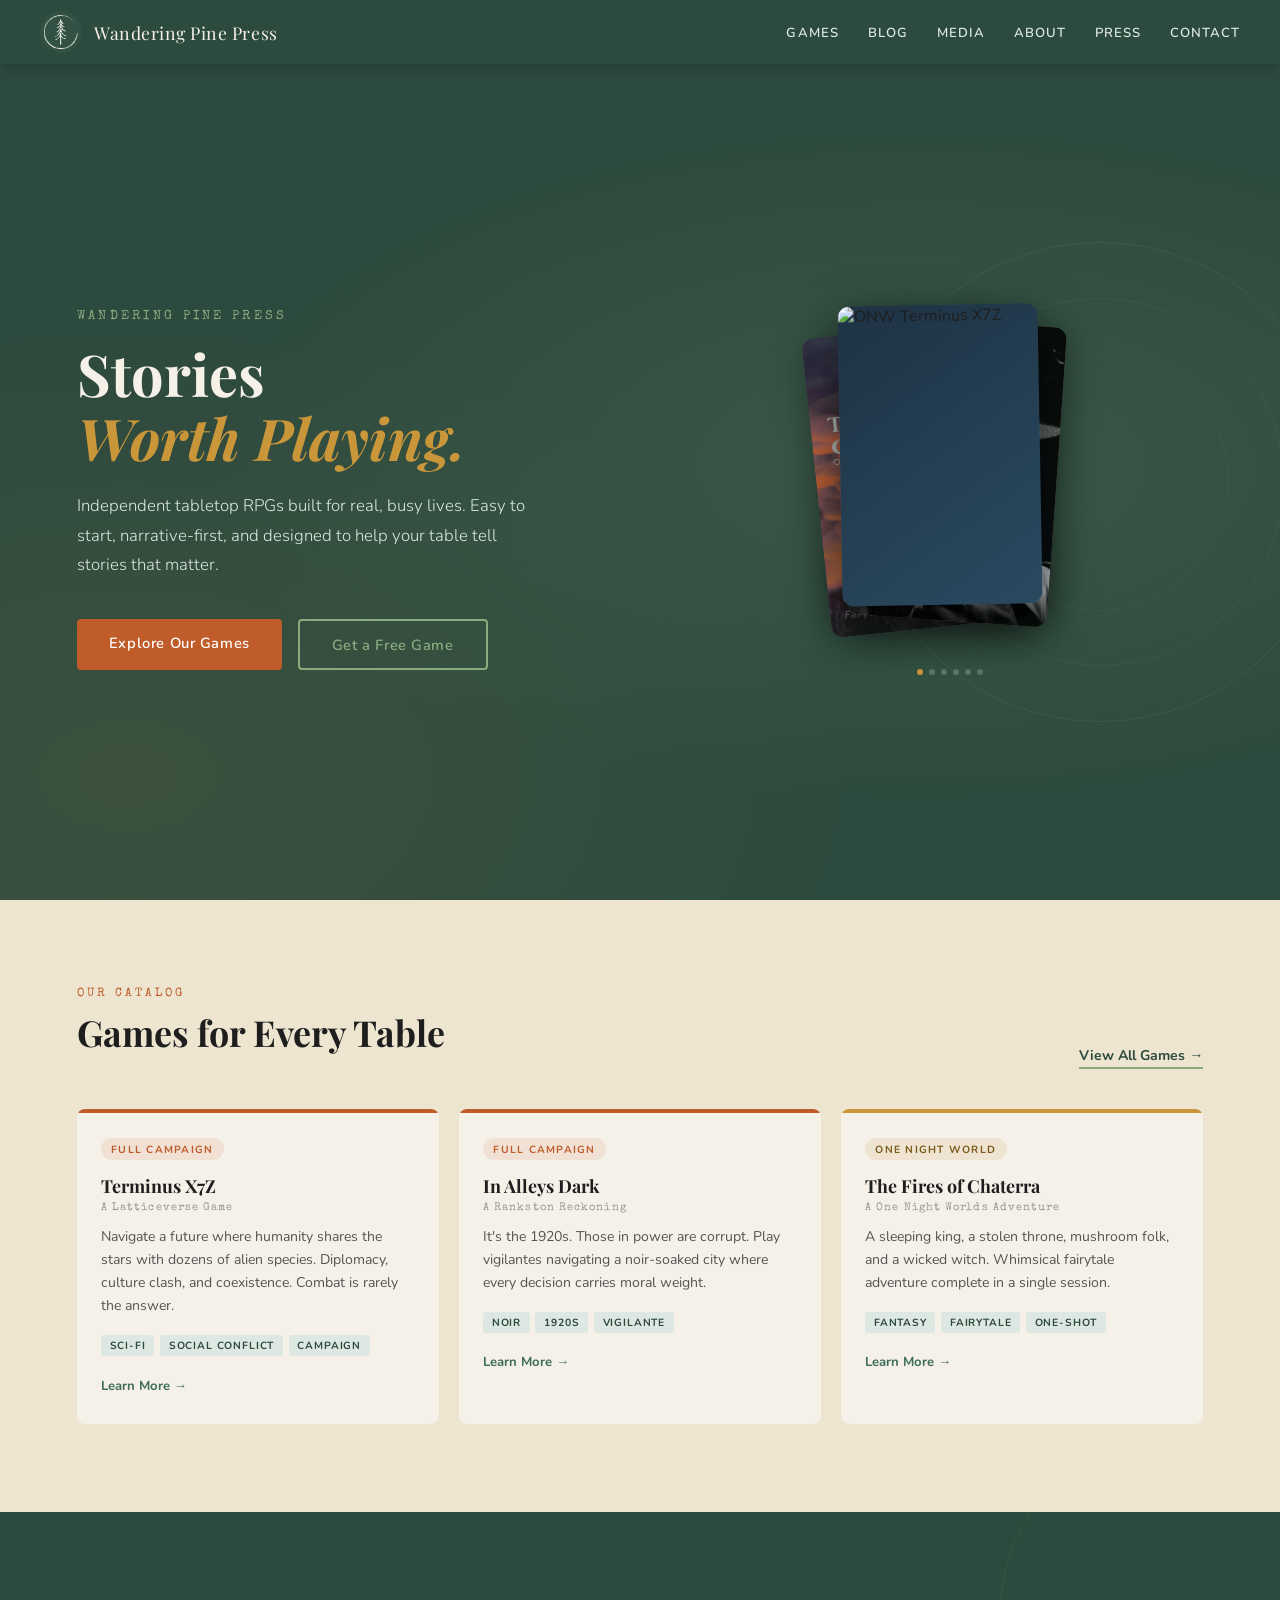
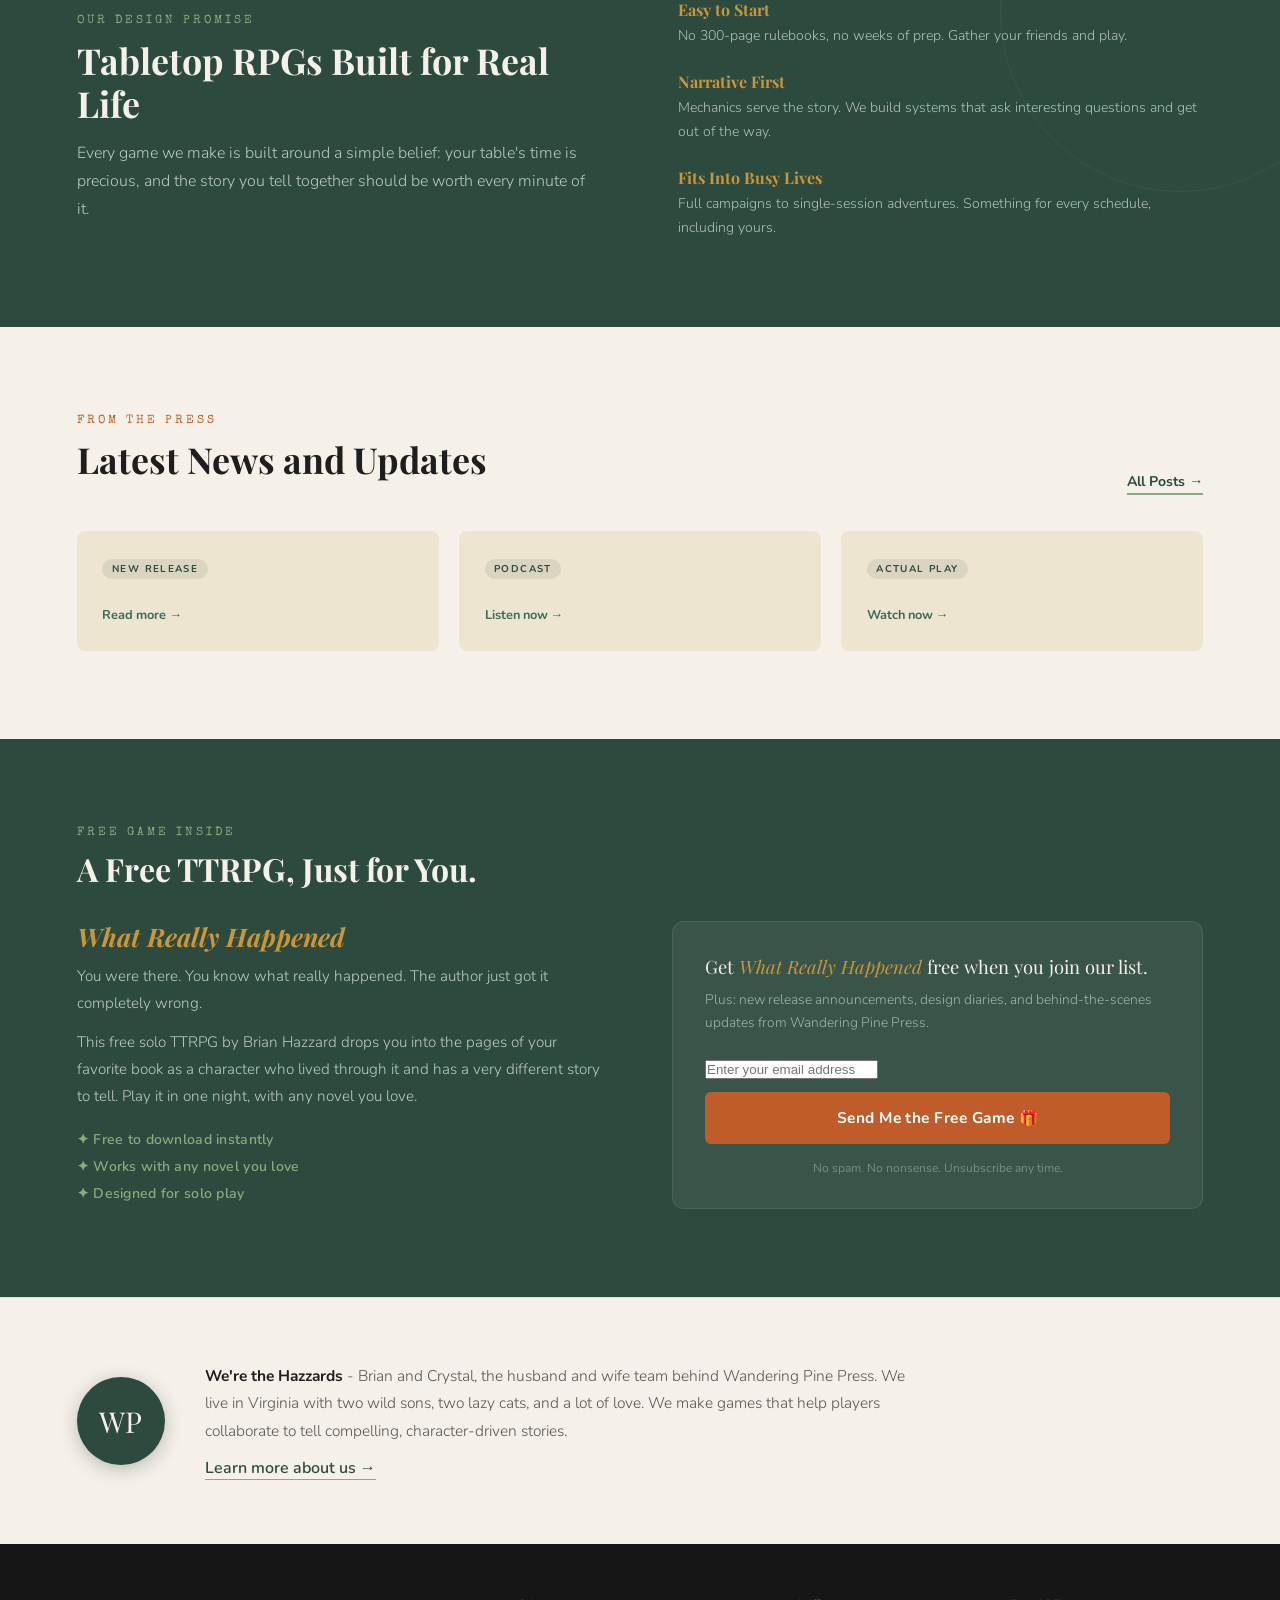
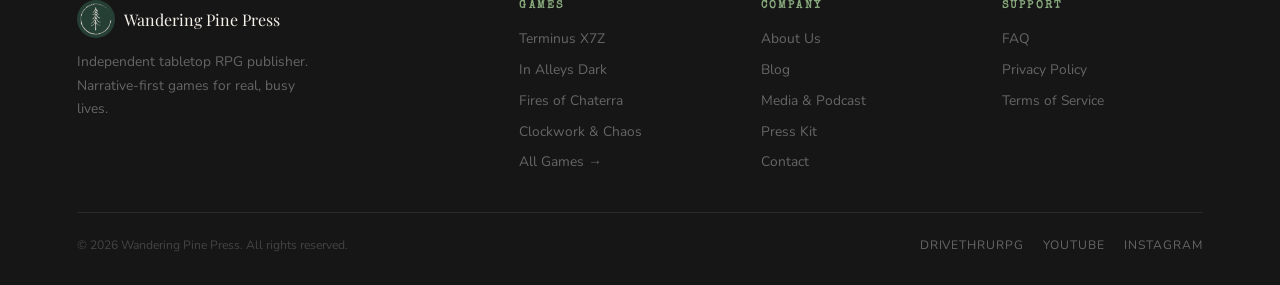
==== commit bc9a3818: "Update index.html" ====
--- a/index.html
+++ b/index.html
@@ -429,7 +429,6 @@
 
 <!-- EMAIL SIGNUP -->
 <section class="signup" id="signup">
-  <div class="signup-bg">🌲</div>
   <div class="signup-inner">
     <span class="section-label">Free Game Inside</span>
     <h2 class="section-heading">A Free TTRPG, Just for You.</h2>
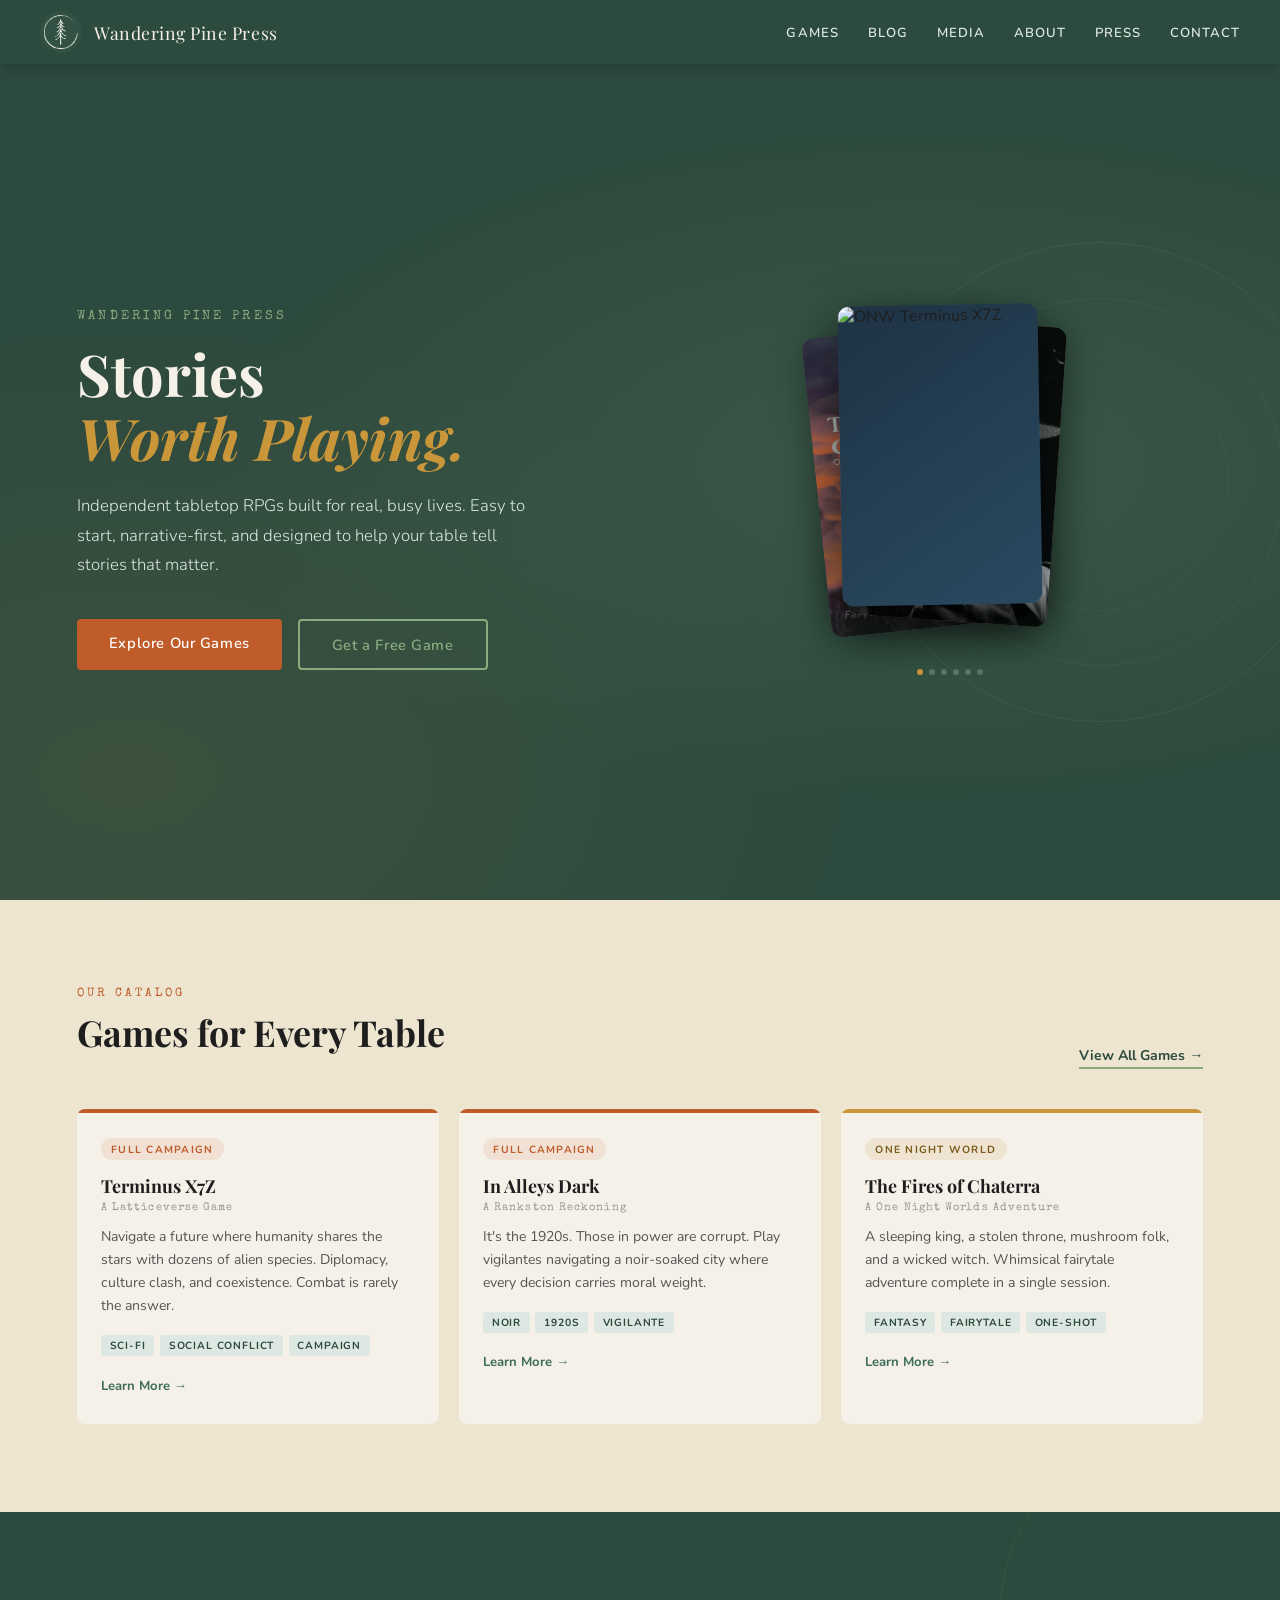
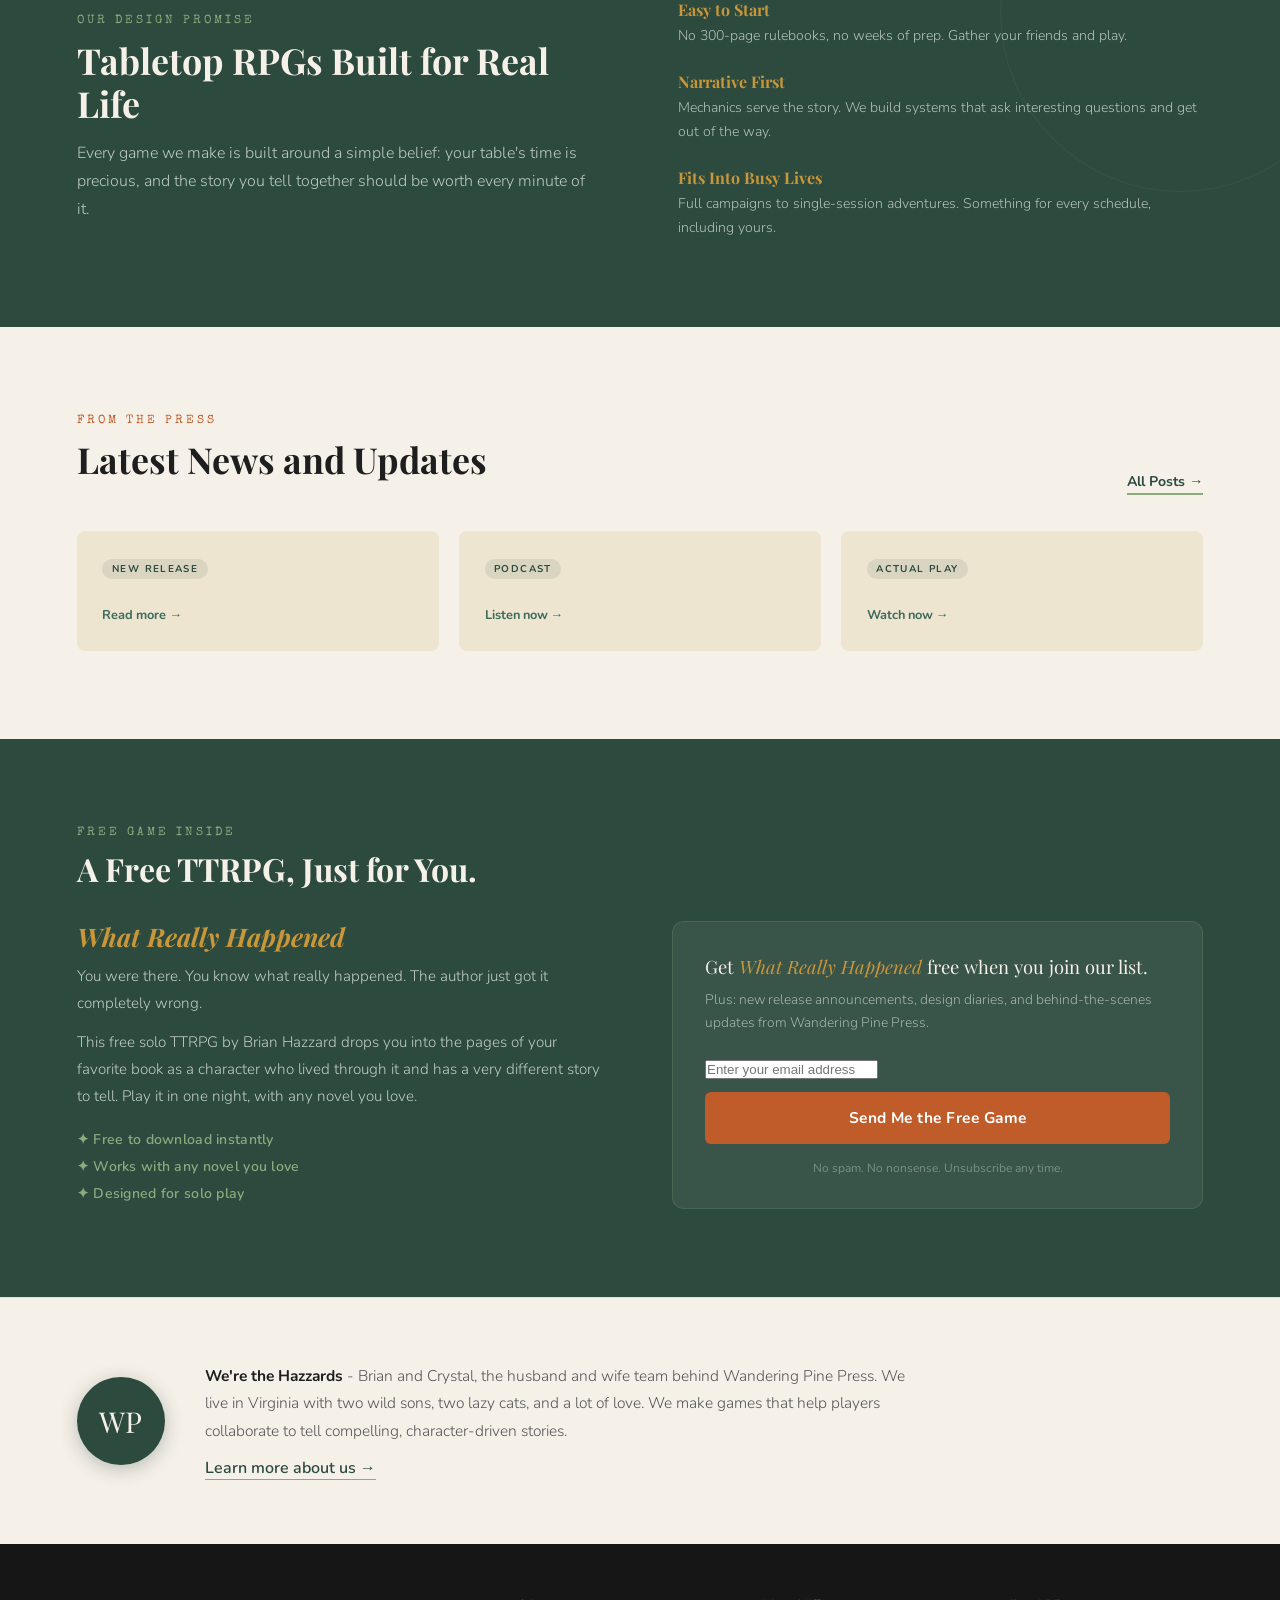
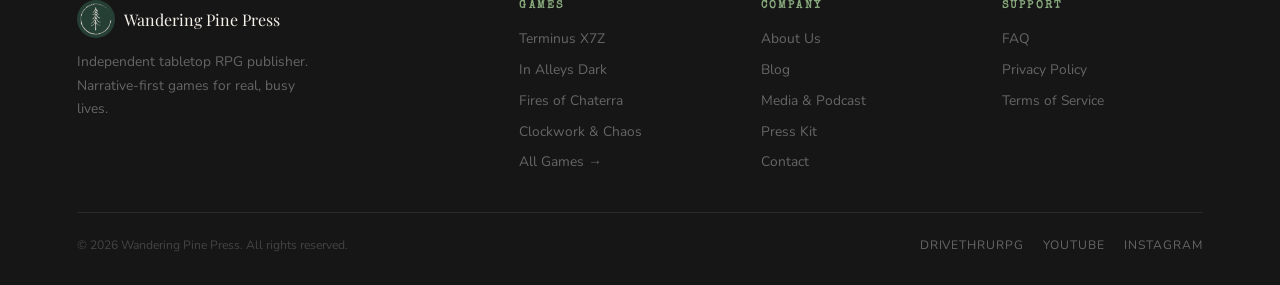
==== commit 23805d0b: "Update index.html" ====
--- a/index.html
+++ b/index.html
@@ -473,7 +473,7 @@
                     <label class="entry__error entry__error--primary" style="display:none;"></label>
                   </div>
                 </div>
-                <button type="submit" form="sib-form" class="sib-form-block__button">Send Me the Free Game 🎁</button>
+                <button type="submit" form="sib-form" class="sib-form-block__button">Send Me the Free Game</button>
               </div>
               <input type="text" name="email_address_check" value="" class="input--hidden" style="display:none;">
               <input type="hidden" name="locale" value="en">
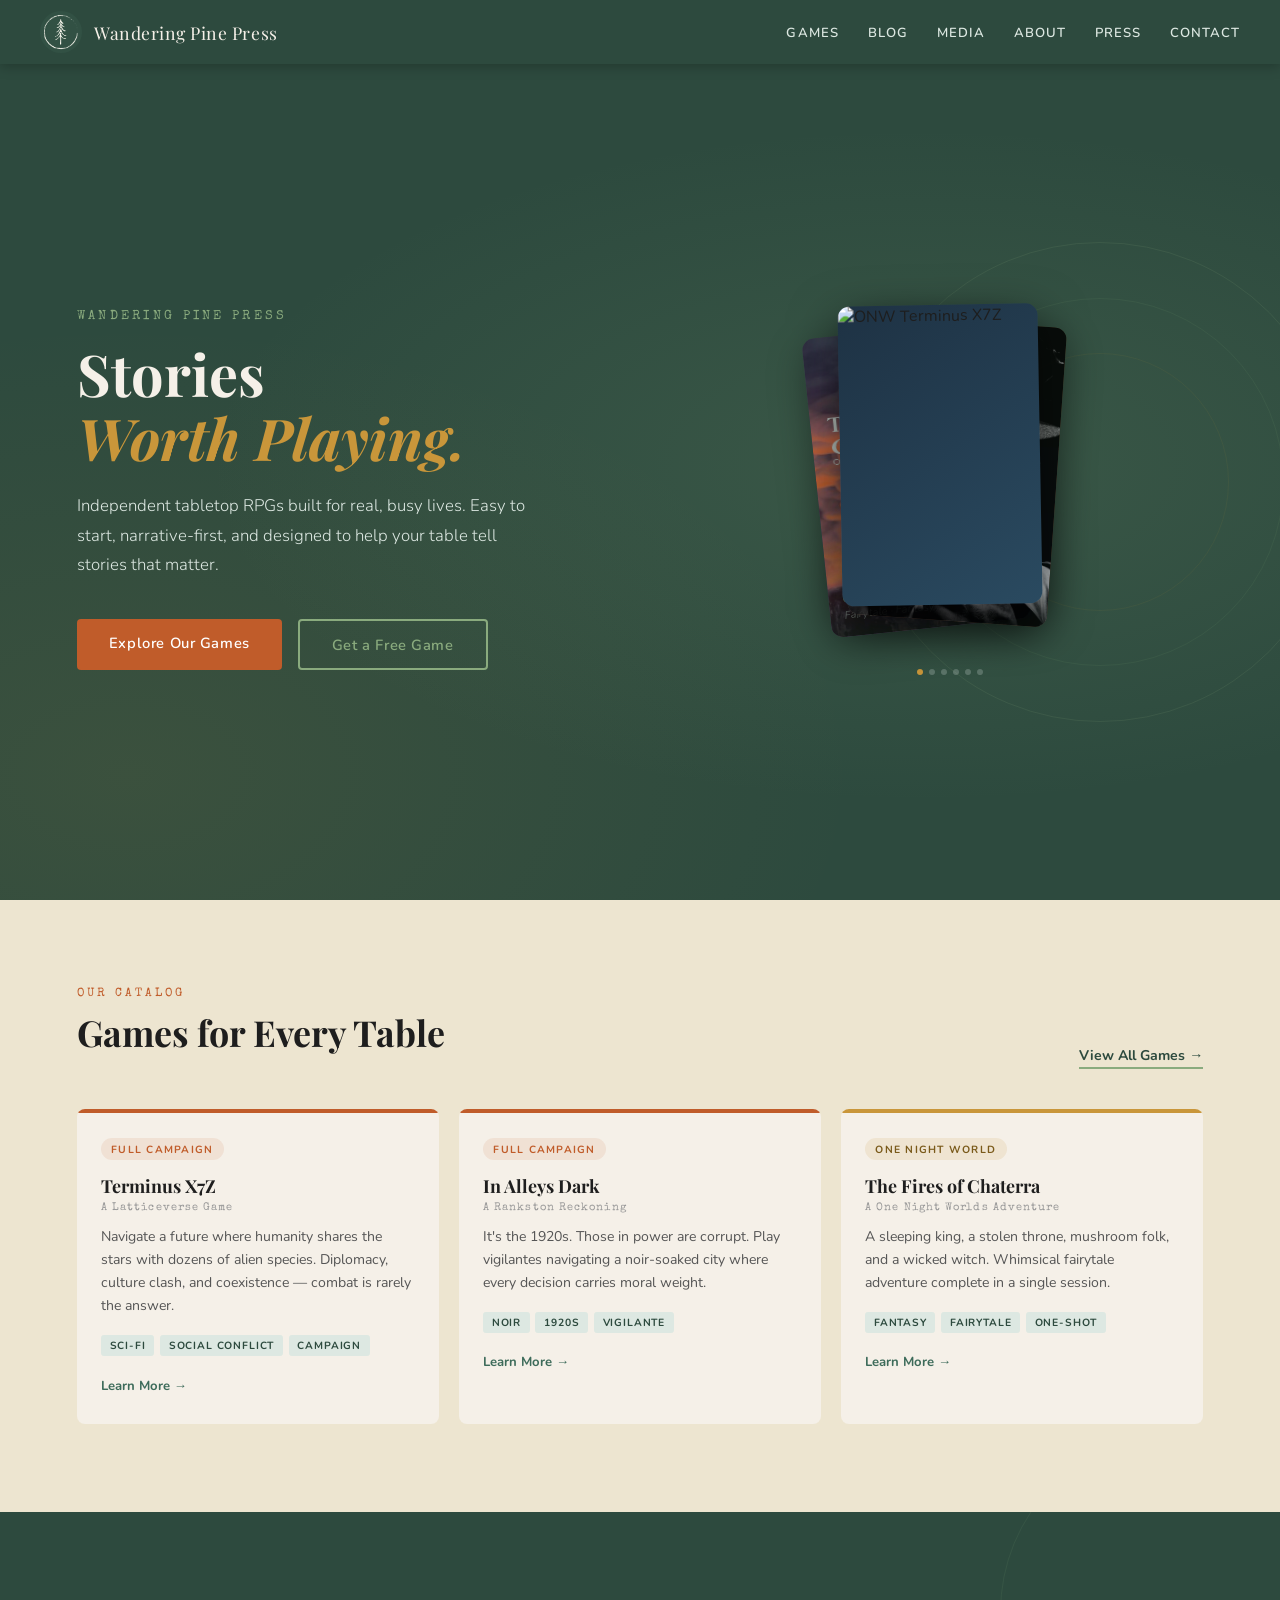
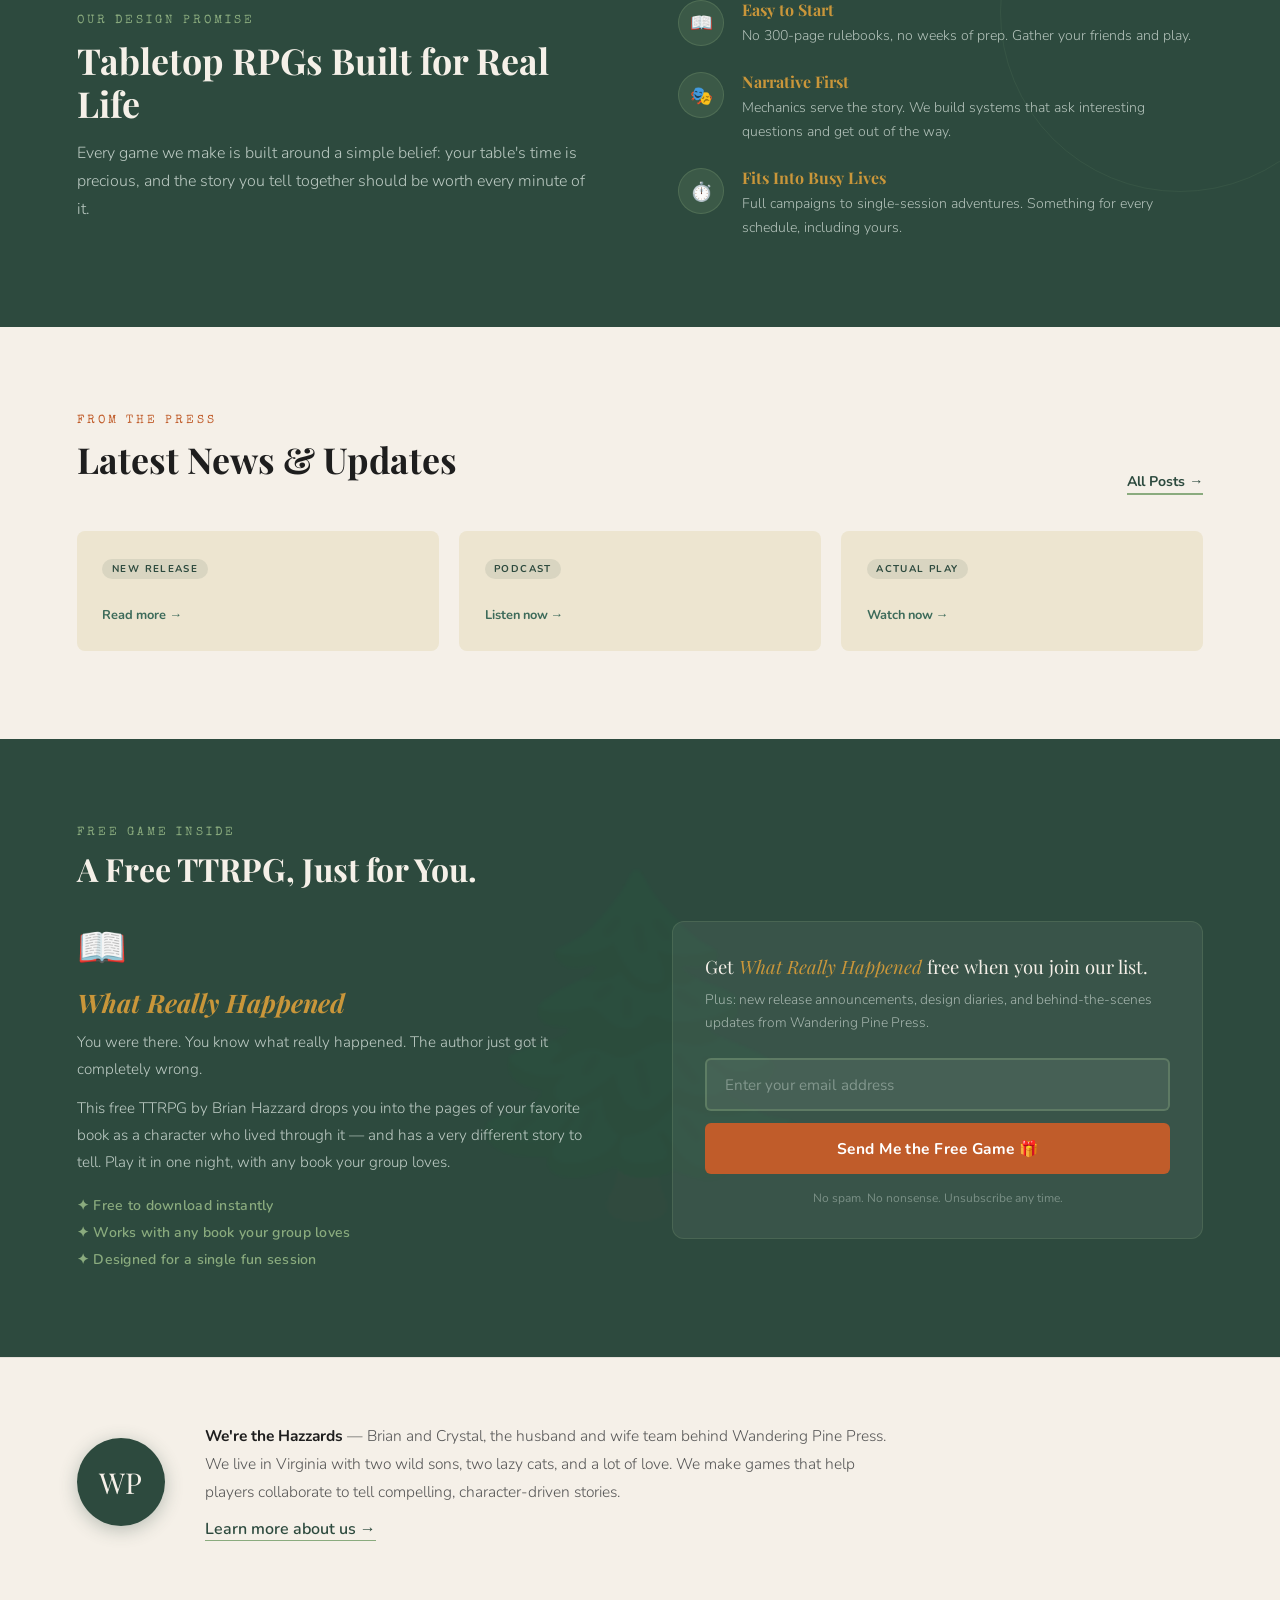
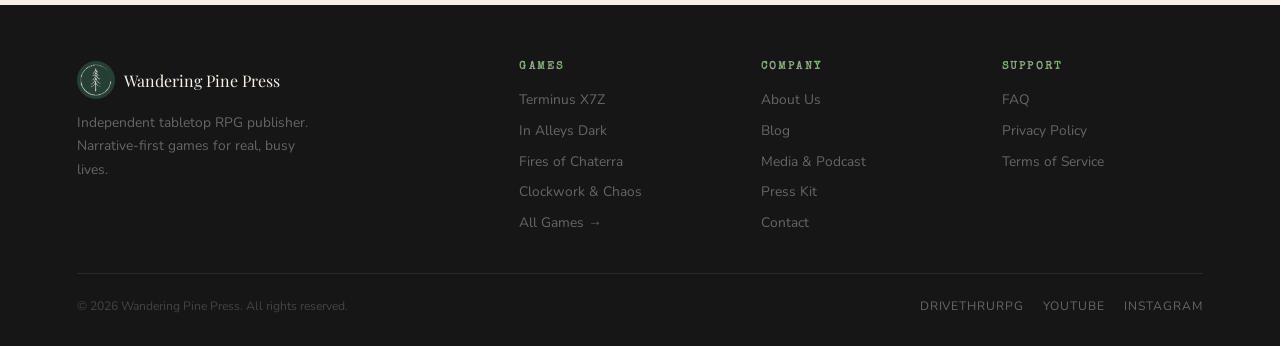
==== commit 7a1a8373: "Update index.html" ====
--- a/index.html
+++ b/index.html
@@ -3,8 +3,8 @@
 <head>
   <meta charset="UTF-8"/>
   <meta name="viewport" content="width=device-width, initial-scale=1.0"/>
-  <meta name="description" content="Wandering Pine Press - Independent tabletop RPG publisher. Narrative-first games for real, busy lives."/>
-  <title>Wandering Pine Press - Stories Worth Playing</title>
+  <meta name="description" content="Wandering Pine Press — Independent tabletop RPG publisher. Narrative-first games for real, busy lives."/>
+  <title>Wandering Pine Press — Stories Worth Playing</title>
   <link href="https://fonts.googleapis.com/css2?family=Playfair+Display:ital,wght@0,400;0,700;1,400&family=Nunito:wght@300;400;600&family=Special+Elite&display=swap" rel="stylesheet"/>
   <link rel="stylesheet" href="css/style.css"/>
   <style>
@@ -90,7 +90,7 @@
     .card-title { font-family: 'Playfair Display', serif; font-size: 0.95rem; line-height: 1.3; color: var(--cream); }
     .card-genre { margin-top: 0.4rem; font-size: 0.7rem; font-weight: 300; font-style: italic; color: rgba(221,232,226,0.7); }
 
-    /* Gradient overlay -- only visible when a cover image is present */
+    /* Gradient overlay — only visible when a cover image is present */
     .card-cover-overlay {
       position: absolute; bottom: 0; left: 0; right: 0;
       background: linear-gradient(to top, rgba(0,0,0,0.75) 0%, transparent 60%);
@@ -158,22 +158,58 @@
     .news-link { font-size: 0.8rem; font-weight: 700; color: var(--pine-light); text-decoration: none; }
     .news-link:hover { color: var(--rust); }
 
-    /* Signup */
+    /* Signup — Brevo-ready two-column design */
     .signup { background: var(--pine); position: relative; overflow: hidden; }
     .signup-bg { position: absolute; inset: 0; display: flex; align-items: center; justify-content: center; font-size: 20rem; opacity: 0.04; pointer-events: none; user-select: none; }
     .signup-inner { position: relative; z-index: 1; }
     .signup .section-label { color: var(--moss); }
     .signup .section-heading { color: var(--cream); font-size: clamp(1.6rem, 2.5vw, 2.2rem); margin-bottom: 2rem; }
+
     .signup-two-col { display: grid; grid-template-columns: 1fr 1fr; gap: 4rem; align-items: start; }
+
+    /* Left column */
     .signup-book-icon { font-size: 2.5rem; margin-bottom: 0.75rem; }
     .signup-game-title { font-family: 'Playfair Display', serif; font-size: 1.6rem; color: var(--gold); margin-bottom: 0.75rem; font-style: italic; }
     .signup-game-desc { font-size: 0.95rem; color: rgba(221,232,226,0.82); line-height: 1.78; font-weight: 300; margin-bottom: 0.75rem; }
     .signup-perks { list-style: none; padding: 0; margin-top: 1.25rem; display: flex; flex-direction: column; gap: 0.5rem; }
     .signup-perks li { font-size: 0.88rem; color: var(--moss); font-weight: 600; letter-spacing: 0.02em; }
+
+    /* Right column — form box */
     .signup-form-box { background: rgba(255,255,255,0.06); border: 1px solid rgba(138,171,126,0.2); border-radius: 12px; padding: 2rem; }
     .signup-form-headline { font-family: 'Playfair Display', serif; font-size: 1.15rem; color: var(--cream); line-height: 1.4; margin-bottom: 0.6rem; }
     .signup-form-headline em { color: var(--gold); font-style: italic; }
     .signup-form-sub { font-size: 0.86rem; color: rgba(221,232,226,0.65); line-height: 1.65; font-weight: 300; margin-bottom: 1.5rem; }
+    .signup-form-fields { display: flex; flex-direction: column; gap: 0.75rem; }
+
+    /* These styles apply to both the placeholder AND Brevo's fields
+       once you add class="brevo-input" and class="brevo-btn" in Brevo */
+    .brevo-input,
+    .signup-form-fields input[type="email"] {
+      width: 100%; padding: 0.9rem 1.1rem;
+      border: 2px solid rgba(138,171,126,0.35); border-radius: 6px;
+      font-family: 'Nunito', sans-serif; font-size: 0.95rem;
+      background: rgba(255,255,255,0.07); color: var(--cream);
+      outline: none; transition: border-color 0.2s, background 0.2s;
+    }
+    .brevo-input:focus,
+    .signup-form-fields input:focus { border-color: var(--moss); background: rgba(255,255,255,0.11); }
+    .brevo-input::placeholder,
+    .signup-form-fields input::placeholder { color: rgba(221,232,226,0.35); }
+
+    .brevo-btn,
+    .signup-form-fields button {
+      width: 100%; padding: 0.95rem 1.5rem;
+      background: var(--rust); color: #fff;
+      border: none; border-radius: 6px;
+      font-family: 'Nunito', sans-serif; font-size: 0.97rem;
+      font-weight: 700; letter-spacing: 0.03em;
+      cursor: pointer; transition: background 0.2s, transform 0.15s;
+    }
+    .brevo-btn:hover,
+    .signup-form-fields button:hover { background: #a84d22; transform: translateY(-2px); }
+
+    .signup-success-msg { color: var(--moss); font-weight: 600; font-size: 0.95rem; padding: 0.75rem; background: rgba(138,171,126,0.12); border-radius: 6px; border: 1px solid rgba(138,171,126,0.25); margin-top: 0.25rem; }
+    .signup-error-msg { color: #e07070; font-size: 0.86rem; margin-top: 0.25rem; }
     .signup-fine { font-size: 0.75rem; color: rgba(221,232,226,0.4); margin-top: 1rem; text-align: center; }
 
     /* About strip */
@@ -221,6 +257,15 @@
     <div>
       <div class="hero-card-stack" id="card-stack">
 
+        <!--
+          HOW TO ADD COVER ART:
+          For each card, add an <img> tag as the FIRST child inside .hero-card
+          pointing to your cover image file in the images/ folder. Example:
+            <img src="images/terminus-cover.jpg" alt="Terminus X7Z cover" />
+          The fallback text/emoji will automatically hide once an image is present.
+          Recommended cover size: 400x600px (2:3 ratio)
+        -->
+
         <!-- Card 1: Terminus X7Z -->
         <div class="hero-card pos-front" style="background:linear-gradient(145deg,#1e3244,#2a4a60);">
           <img src="images/ONW - Terminus X7Z - Zine Cover .png" alt="ONW Terminus X7Z" />
@@ -285,7 +330,7 @@
           </div>
         </div>
 
-        <!-- Card 5: placeholder -->
+        <!-- Card 5: ONW Terminus (placeholder — add cover art when ready) -->
         <div class="hero-card pos-hidden" style="background:linear-gradient(145deg,#1a2e3e,#2a4050);">
           <!-- <img src="images/onw-terminus-cover.jpg" alt="One Night Worlds: Terminus X7Z" /> -->
           <div class="card-fallback">
@@ -302,7 +347,7 @@
           </div>
         </div>
 
-        <!-- Card 6: placeholder -->
+        <!-- Card 6: ONW In Alleys Dark (placeholder — add cover art when ready) -->
         <div class="hero-card pos-hidden" style="background:linear-gradient(145deg,#1e1810,#352810);">
           <!-- <img src="images/onw-alleys-cover.jpg" alt="One Night Worlds: In Alleys Dark" /> -->
           <div class="card-fallback">
@@ -341,7 +386,7 @@
       <span class="game-badge badge-campaign">Full Campaign</span>
       <h3 class="game-title">Terminus X7Z</h3>
       <p class="game-subtitle">A Latticeverse Game</p>
-      <p class="game-desc">Navigate a future where humanity shares the stars with dozens of alien species. Diplomacy, culture clash, and coexistence. Combat is rarely the answer.</p>
+      <p class="game-desc">Navigate a future where humanity shares the stars with dozens of alien species. Diplomacy, culture clash, and coexistence — combat is rarely the answer.</p>
       <div class="game-tags"><span class="tag">Sci-Fi</span><span class="tag">Social Conflict</span><span class="tag">Campaign</span></div>
       <a href="game-terminus.html" class="game-link">Learn More →</a>
     </div>
@@ -373,18 +418,21 @@
   </div>
   <div class="pillars">
     <div class="pillar">
+      <div class="pillar-icon">📖</div>
       <div class="pillar-text">
         <h4>Easy to Start</h4>
         <p>No 300-page rulebooks, no weeks of prep. Gather your friends and play.</p>
       </div>
     </div>
     <div class="pillar">
+      <div class="pillar-icon">🎭</div>
       <div class="pillar-text">
         <h4>Narrative First</h4>
         <p>Mechanics serve the story. We build systems that ask interesting questions and get out of the way.</p>
       </div>
     </div>
     <div class="pillar">
+      <div class="pillar-icon">⏱️</div>
       <div class="pillar-text">
         <h4>Fits Into Busy Lives</h4>
         <p>Full campaigns to single-session adventures. Something for every schedule, including yours.</p>
@@ -398,7 +446,7 @@
   <div class="news-header">
     <div>
       <span class="section-label">From the Press</span>
-      <h2 class="section-heading">Latest News and Updates</h2>
+      <h2 class="section-heading">Latest News & Updates</h2>
     </div>
     <a href="blog.html" class="view-all">All Posts →</a>
   </div>
@@ -429,7 +477,9 @@
 
 <!-- EMAIL SIGNUP -->
 <section class="signup" id="signup">
+  <div class="signup-bg">🌲</div>
   <div class="signup-inner">
+
     <span class="section-label">Free Game Inside</span>
     <h2 class="section-heading">A Free TTRPG, Just for You.</h2>
 
@@ -437,13 +487,14 @@
 
       <!-- LEFT: Game description -->
       <div class="signup-game-info">
+        <div class="signup-book-icon">📖</div>
         <h3 class="signup-game-title">What Really Happened</h3>
         <p class="signup-game-desc">You were there. You know what really happened. The author just got it completely wrong.</p>
-        <p class="signup-game-desc">This free solo TTRPG by Brian Hazzard drops you into the pages of your favorite book as a character who lived through it and has a very different story to tell. Play it in one night, with any novel you love.</p>
+        <p class="signup-game-desc">This free TTRPG by Brian Hazzard drops you into the pages of your favorite book as a character who lived through it — and has a very different story to tell. Play it in one night, with any book your group loves.</p>
         <ul class="signup-perks">
           <li>✦ Free to download instantly</li>
-          <li>✦ Works with any novel you love</li>
-          <li>✦ Designed for solo play</li>
+          <li>✦ Works with any book your group loves</li>
+          <li>✦ Designed for a single fun session</li>
         </ul>
       </div>
 
@@ -452,34 +503,31 @@
         <p class="signup-form-headline">Get <em>What Really Happened</em> free when you join our list.</p>
         <p class="signup-form-sub">Plus: new release announcements, design diaries, and behind-the-scenes updates from Wandering Pine Press.</p>
 
+        <!--
+        ============================================================
+        BREVO FORM — HOW TO REPLACE THIS:
+
+        1. In Brevo, go to Email → Forms → Create a new form
+        2. Add a single Email field
+        3. Set the confirmation to show a thank-you message (not redirect)
+        4. Click Share & Embed → copy the HTML embed code
+        5. DELETE everything between BREVO START and BREVO END below
+           and paste your Brevo code there instead
+        6. On Brevo's <input> tag add:  class="brevo-input"
+           On Brevo's <button> tag add: class="brevo-btn"
+           The styling will snap into place automatically.
+        ============================================================
+        -->
+
         <!-- BREVO FORM -->
-        <div id="sib-form-container" class="sib-form-container">
-          <div id="error-message" class="sib-form-message-panel" style="display:none; font-size:14px; color:#661d1d; background-color:#ffeded; border-radius:3px; padding:0.75rem 1rem; margin-bottom:0.75rem;">
-            Your subscription could not be saved. Please try again.
-          </div>
-          <div id="success-message" class="sib-form-message-panel" style="display:none; font-size:14px; color:#085229; background-color:#e7faf0; border-radius:3px; padding:0.75rem 1rem; margin-bottom:0.75rem;">
-            Your subscription has been successful. Check your inbox for a confirmation email!
-          </div>
-          <div id="sib-container">
-            <form id="sib-form" method="POST" action="https://1209ea44.sibforms.com/serve/[base64]" data-type="subscription" class="wpp-brevo-form">
-              <div class="wpp-form-row">
-                <div class="sib-input sib-form-block">
-                  <div class="form__entry entry_block">
-                    <div class="form__label-row">
-                      <div class="entry__field">
-                        <input class="input" type="text" id="EMAIL" name="EMAIL" placeholder="Enter your email address" data-required="true" required autocomplete="email" />
-                      </div>
-                    </div>
-                    <label class="entry__error entry__error--primary" style="display:none;"></label>
-                  </div>
-                </div>
-                <button type="submit" form="sib-form" class="sib-form-block__button">Send Me the Free Game</button>
-              </div>
-              <input type="text" name="email_address_check" value="" class="input--hidden" style="display:none;">
-              <input type="hidden" name="locale" value="en">
-            </form>
-          </div>
-        </div>
+        <form id="sib-form" class="wpp-brevo-form" method="POST" action="https://1209ea44.sibforms.com/serve/[base64]" data-type="subscription">
+          <div class="wpp-form-row">
+            <input type="email" id="EMAIL" name="EMAIL" placeholder="Enter your email address" required autocomplete="email" />
+            <input type="hidden" name="locale" value="en" />
+            <input type="hidden" name="html_type" value="simple" />
+            <button type="submit">Send Me the Free Game 🎁</button>
+          </div>
+        </form>
         <!-- END BREVO FORM -->
 
         <p class="signup-fine">No spam. No nonsense. Unsubscribe any time.</p>
@@ -493,7 +541,7 @@
 <div class="about-strip">
   <div class="about-monogram">WP</div>
   <div class="about-text">
-    <p><strong>We're the Hazzards</strong> - Brian and Crystal, the husband and wife team behind Wandering Pine Press. We live in Virginia with two wild sons, two lazy cats, and a lot of love. We make games that help players collaborate to tell compelling, character-driven stories.</p>
+    <p><strong>We're the Hazzards</strong> — Brian and Crystal, the husband and wife team behind Wandering Pine Press. We live in Virginia with two wild sons, two lazy cats, and a lot of love. We make games that help players collaborate to tell compelling, character-driven stories.</p>
     <a href="about.html">Learn more about us →</a>
   </div>
 </div>
@@ -502,17 +550,6 @@
 
 <script src="js/main.js"></script>
 <script src="js/components.js"></script>
-<!-- Required for Brevo form processing -->
-<script>
-  window.REQUIRED_CODE_ERROR_MESSAGE = 'Please choose a country code';
-  window.LOCALE = 'en';
-  window.EMAIL_INVALID_MESSAGE = 'The information provided is invalid. Please review the field format and try again.';
-  window.REQUIRED_ERROR_MESSAGE = 'This field cannot be left blank.';
-  window.GENERIC_INVALID_MESSAGE = 'The information provided is invalid. Please review the field format and try again.';
-  window.translation = { common: { selectedList: '{quantity} list selected', selectedLists: '{quantity} lists selected' } };
-  var AUTOHIDE = Boolean(0);
-</script>
-<script defer src="https://sibforms.com/forms/end-form/build/main.js"></script>
 <script>
   (function() {
     const stack = document.getElementById('card-stack');
@@ -524,6 +561,7 @@
     let current = 0;
     let timer;
 
+    // Mark cards that have successfully loaded a cover image
     cards.forEach(function(card) {
       const img = card.querySelector('img');
       if (img) {
@@ -535,6 +573,7 @@
       }
     });
 
+    // Build dots
     cards.forEach(function(_, i) {
       const dot = document.createElement('button');
       dot.className = 'card-dot' + (i === 0 ? ' active' : '');
@@ -569,10 +608,14 @@
       timer = setInterval(next, 3200);
     }
 
+    // Click front card to advance
     stack.addEventListener('click', function() { next(); resetTimer(); });
+
+    // Pause on hover
     stack.addEventListener('mouseenter', function() { clearInterval(timer); });
     stack.addEventListener('mouseleave', resetTimer);
 
+    // Start
     resetTimer();
   })();
 </script>
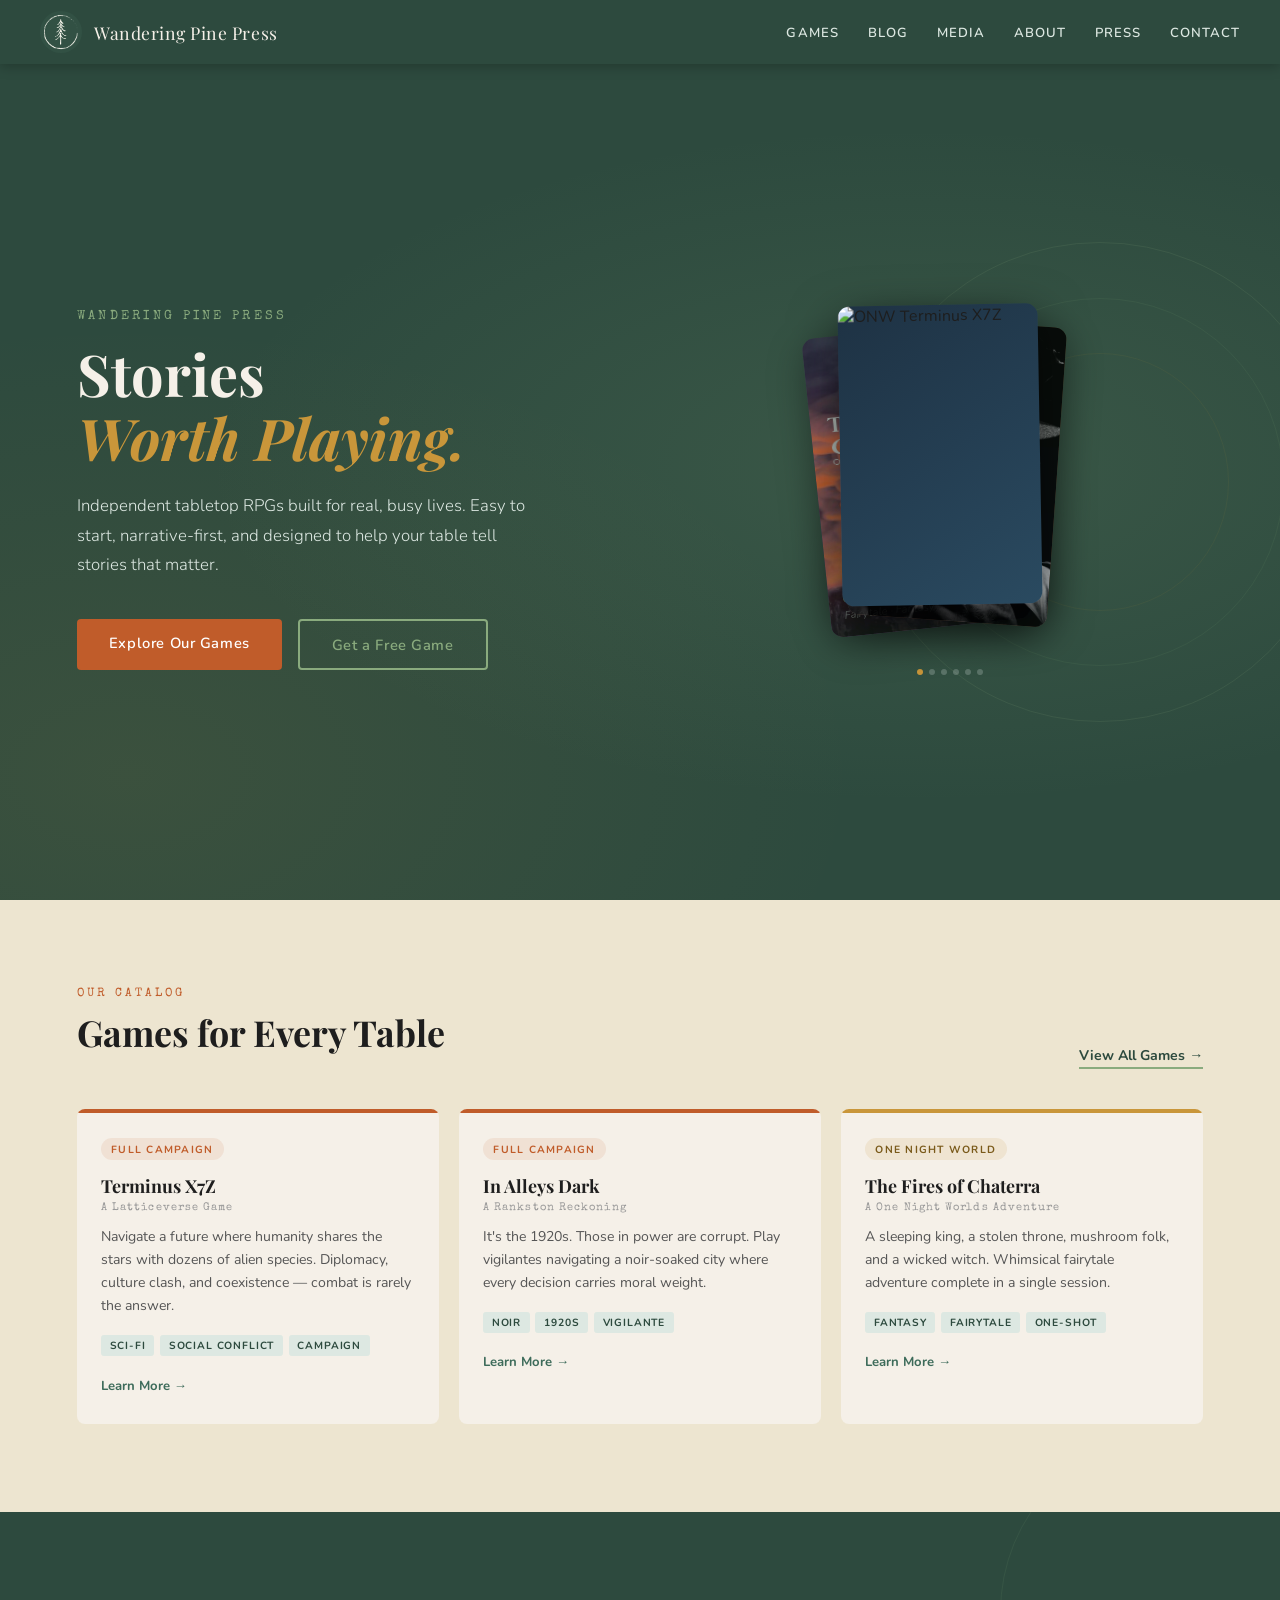
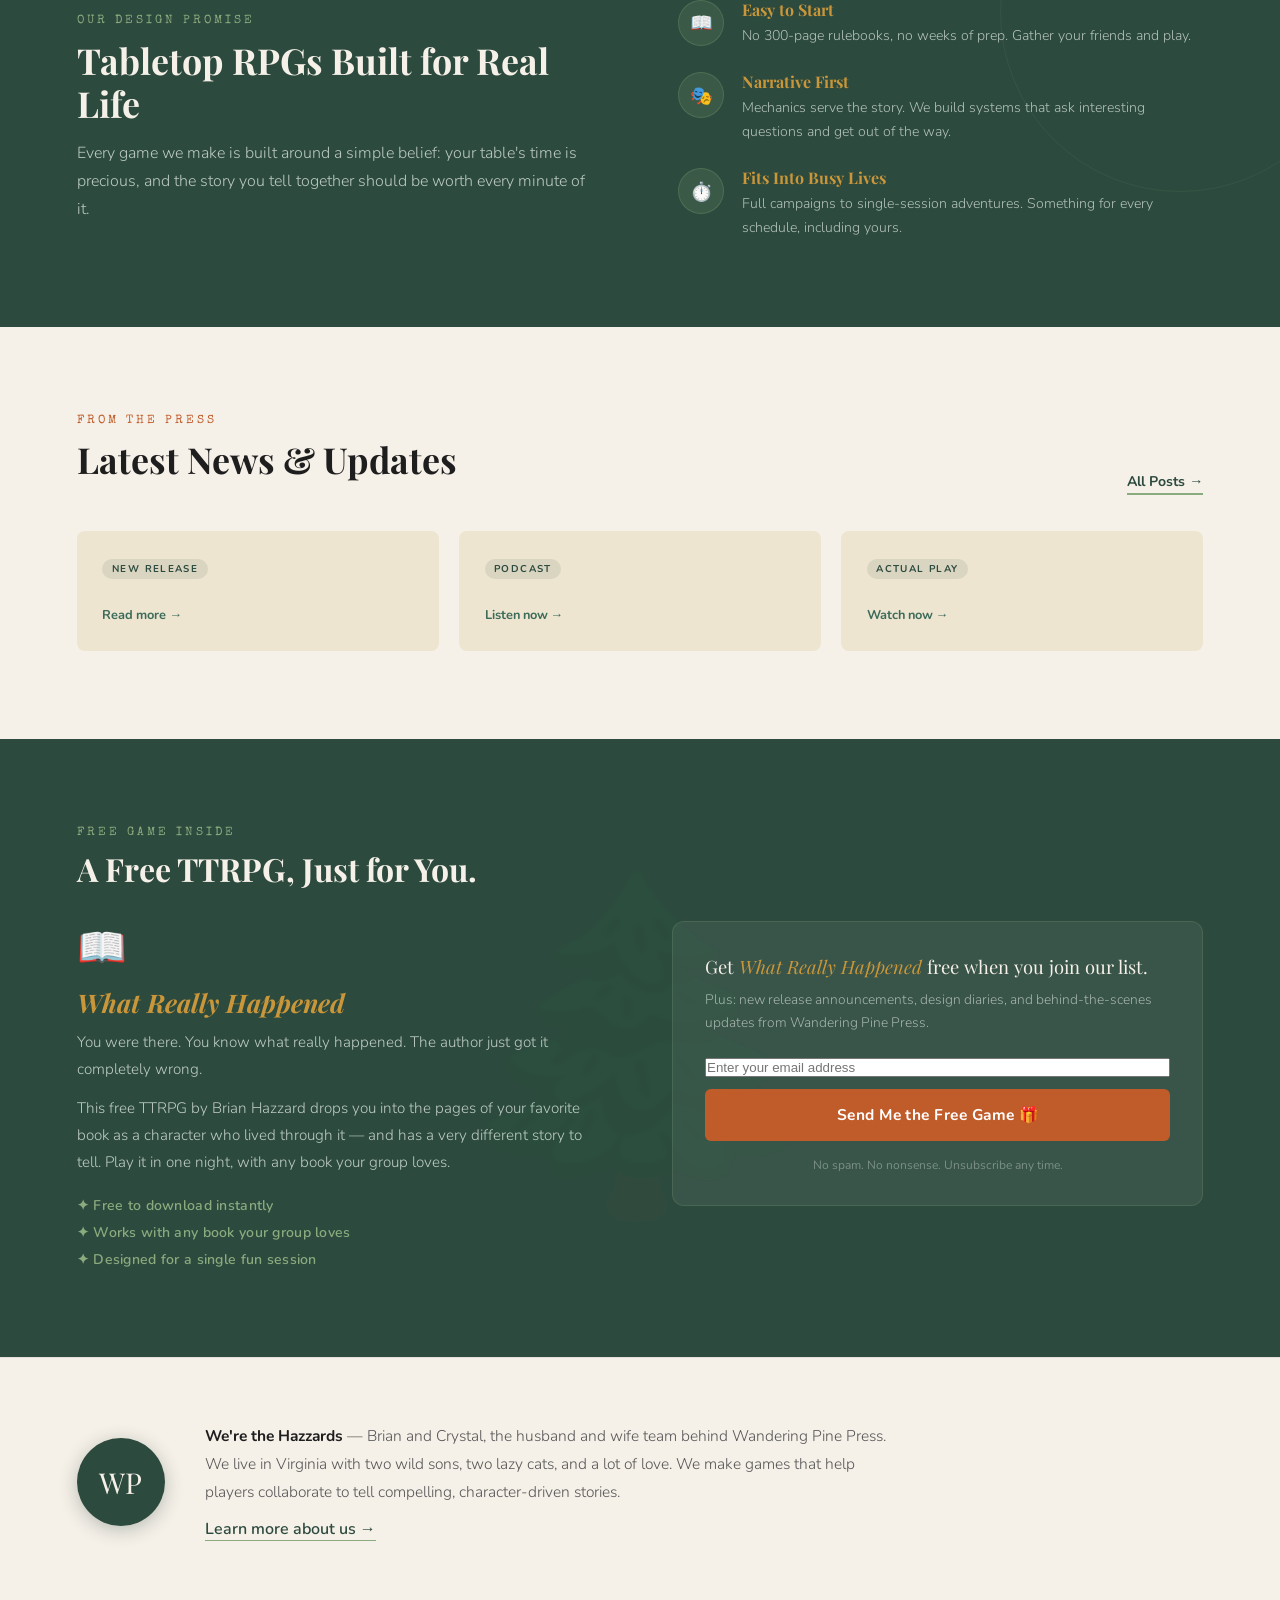
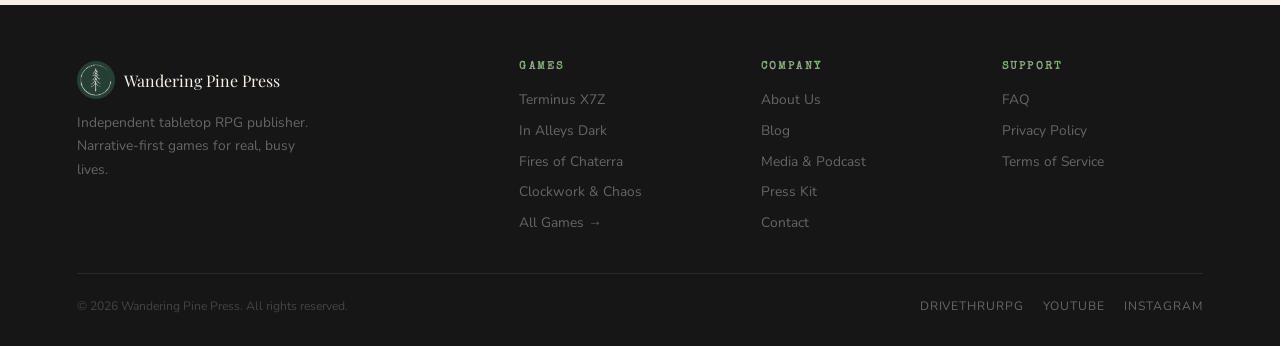
==== commit c86d3efd: "Update index.html" ====
--- a/index.html
+++ b/index.html
@@ -520,14 +520,22 @@
         -->
 
         <!-- BREVO FORM -->
-        <form id="sib-form" class="wpp-brevo-form" method="POST" action="https://1209ea44.sibforms.com/serve/[base64]" data-type="subscription">
-          <div class="wpp-form-row">
-            <input type="email" id="EMAIL" name="EMAIL" placeholder="Enter your email address" required autocomplete="email" />
-            <input type="hidden" name="locale" value="en" />
-            <input type="hidden" name="html_type" value="simple" />
-            <button type="submit">Send Me the Free Game 🎁</button>
-          </div>
-        </form>
+        <div id="sib-form-container" class="sib-form-container">
+          <div id="error-message" class="sib-form-message-panel" style="display:none; font-size:14px; color:#661d1d; background-color:#ffeded; border-radius:6px; padding:0.75rem 1rem; margin-bottom:0.75rem;">
+            Your subscription could not be saved. Please try again.
+          </div>
+          <div id="success-message" class="sib-form-message-panel" style="display:none; font-size:14px; color:#085229; background-color:#e7faf0; border-radius:6px; padding:0.75rem 1rem; margin-bottom:0.75rem;">
+            Almost there! Check your inbox and click the confirmation link to get your free game.
+          </div>
+          <form id="sib-form" class="wpp-brevo-form" method="POST" action="https://1209ea44.sibforms.com/serve/[base64]" data-type="subscription">
+            <div class="wpp-form-row">
+              <input class="input" type="text" id="EMAIL" name="EMAIL" placeholder="Enter your email address" data-required="true" required />
+              <input type="text" name="email_address_check" value="" class="input--hidden" style="display:none;" />
+              <input type="hidden" name="locale" value="en" />
+              <button type="submit">Send Me the Free Game 🎁</button>
+            </div>
+          </form>
+        </div>
         <!-- END BREVO FORM -->
 
         <p class="signup-fine">No spam. No nonsense. Unsubscribe any time.</p>
@@ -550,6 +558,16 @@
 
 <script src="js/main.js"></script>
 <script src="js/components.js"></script>
+<script>
+  window.REQUIRED_CODE_ERROR_MESSAGE = 'Please choose a country code';
+  window.LOCALE = 'en';
+  window.EMAIL_INVALID_MESSAGE = 'The information provided is invalid. Please review the field format and try again.';
+  window.REQUIRED_ERROR_MESSAGE = 'This field cannot be left blank.';
+  window.GENERIC_INVALID_MESSAGE = 'The information provided is invalid. Please review the field format and try again.';
+  window.translation = { common: { selectedList: '{quantity} list selected', selectedLists: '{quantity} lists selected' } };
+  var AUTOHIDE = Boolean(0);
+</script>
+<script defer src="https://sibforms.com/forms/end-form/build/main.js"></script>
 <script>
   (function() {
     const stack = document.getElementById('card-stack');
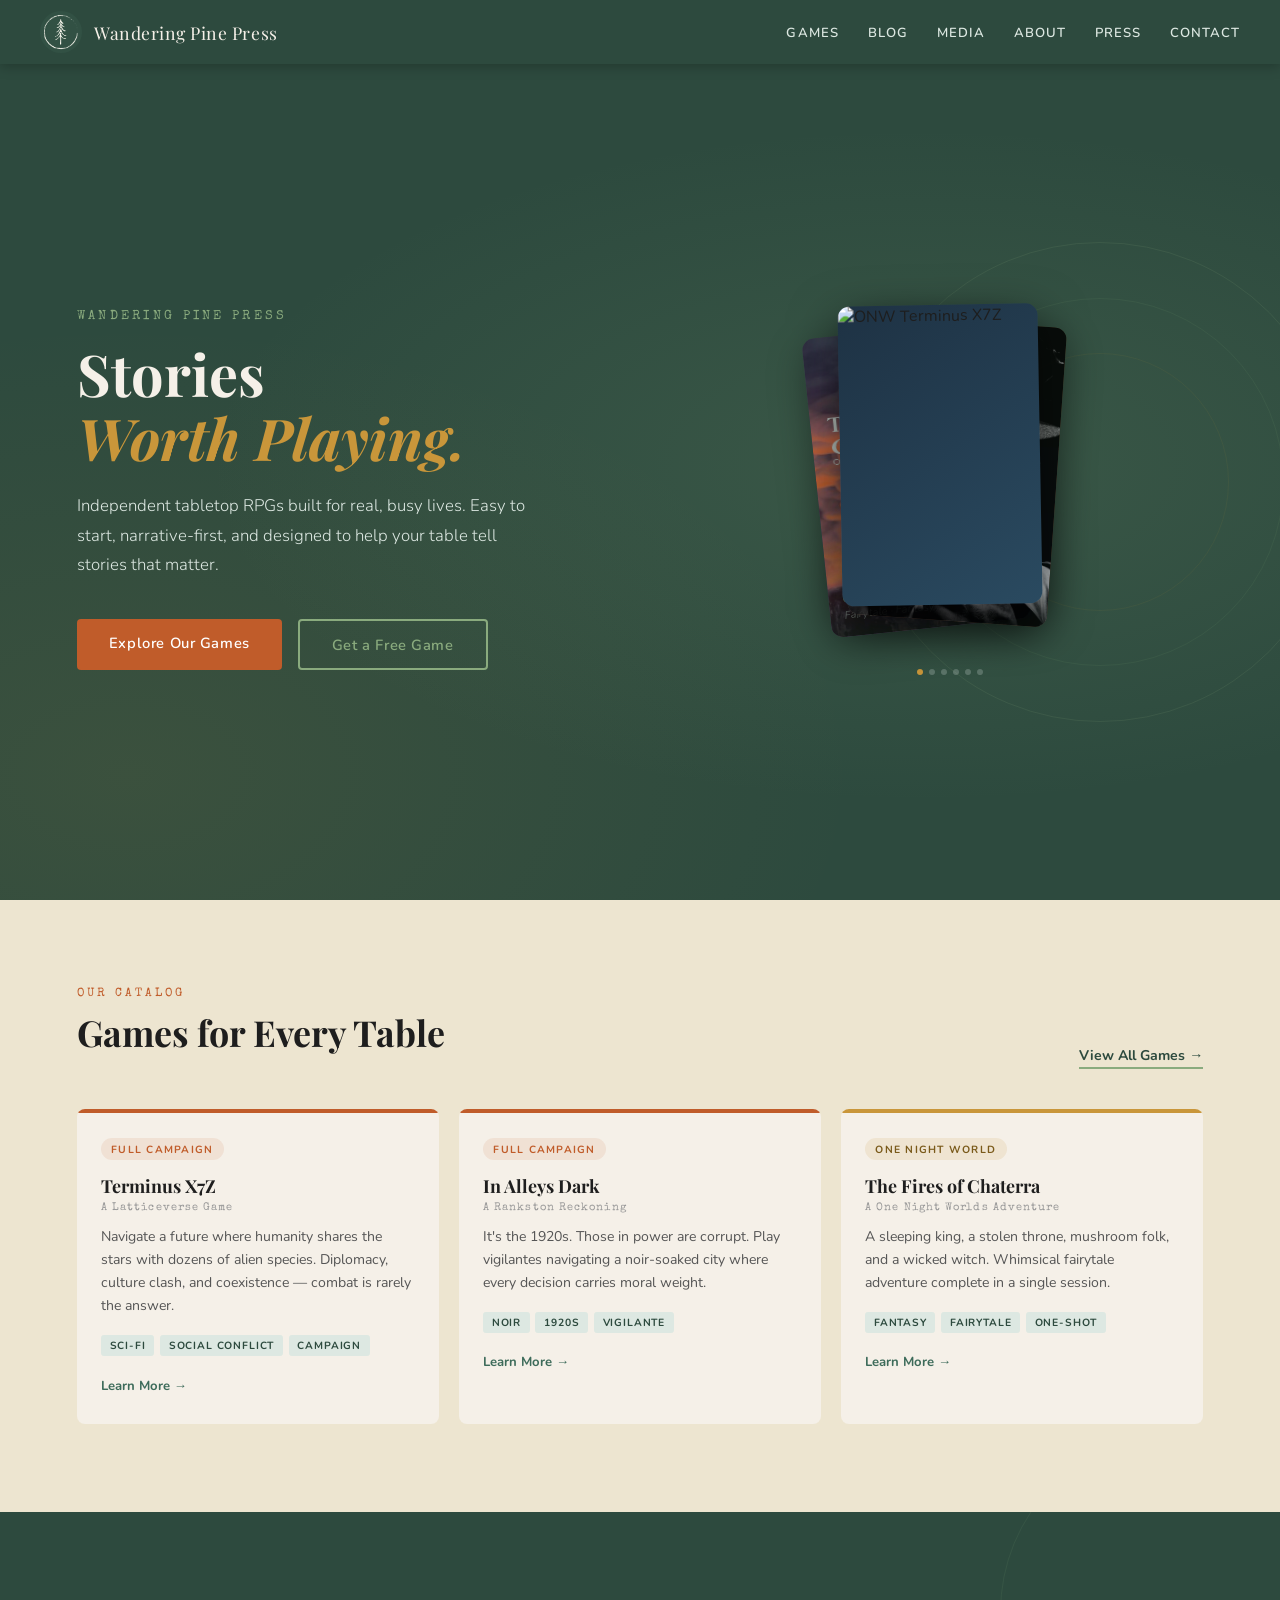
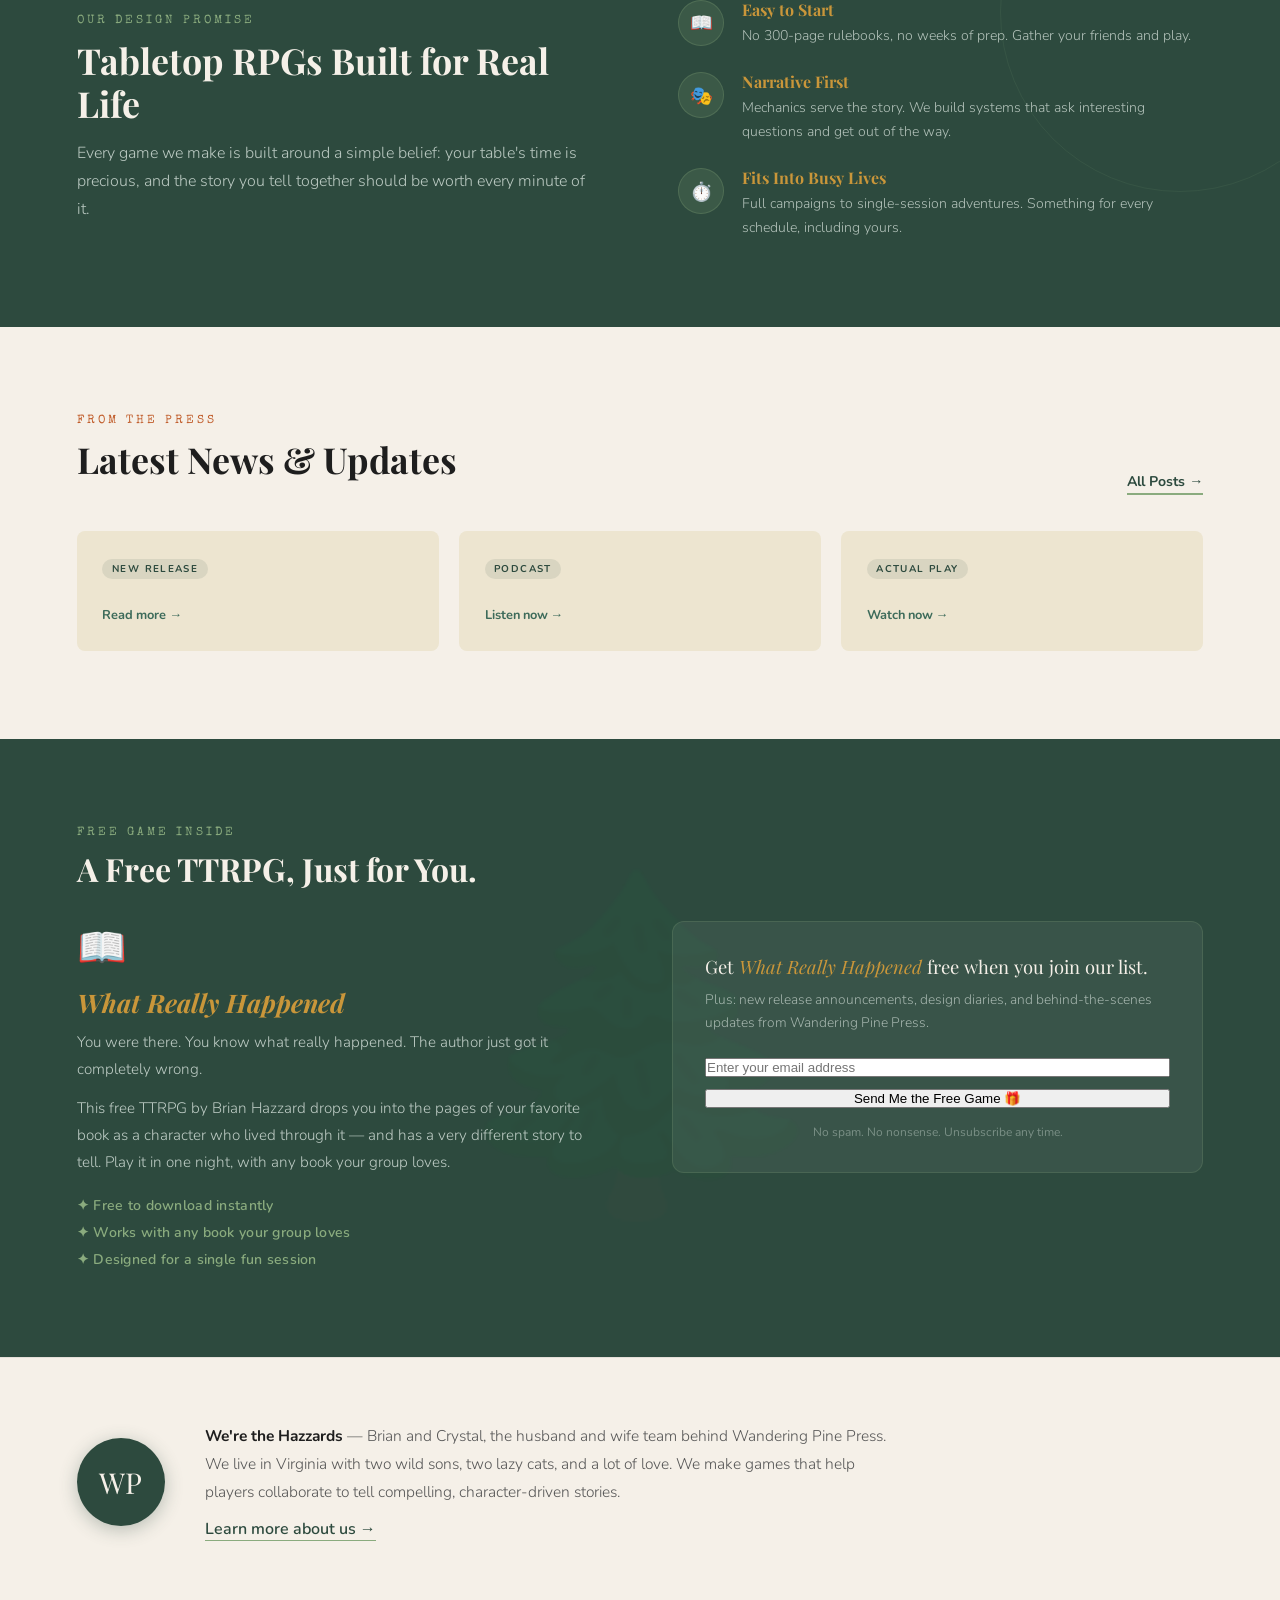
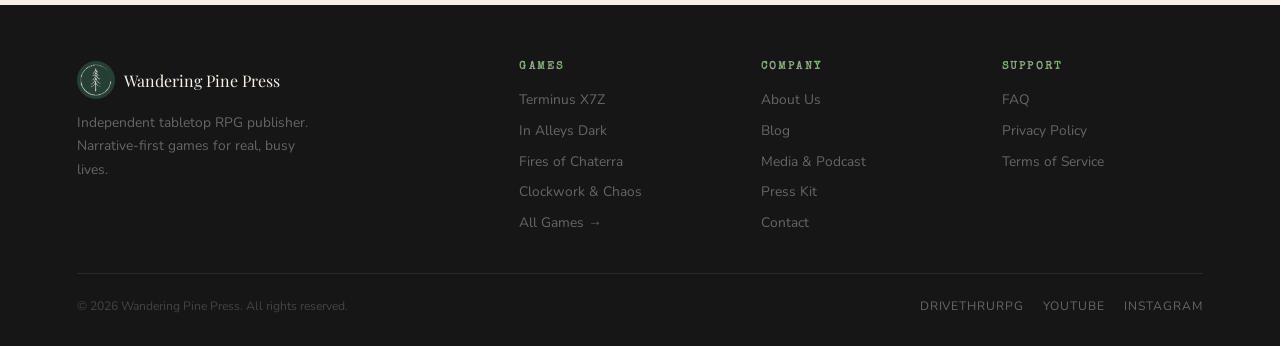
==== commit 09355886: "Update index.html" ====
--- a/index.html
+++ b/index.html
@@ -520,22 +520,62 @@
         -->
 
         <!-- BREVO FORM -->
-        <div id="sib-form-container" class="sib-form-container">
-          <div id="error-message" class="sib-form-message-panel" style="display:none; font-size:14px; color:#661d1d; background-color:#ffeded; border-radius:6px; padding:0.75rem 1rem; margin-bottom:0.75rem;">
-            Your subscription could not be saved. Please try again.
-          </div>
-          <div id="success-message" class="sib-form-message-panel" style="display:none; font-size:14px; color:#085229; background-color:#e7faf0; border-radius:6px; padding:0.75rem 1rem; margin-bottom:0.75rem;">
-            Almost there! Check your inbox and click the confirmation link to get your free game.
-          </div>
-          <form id="sib-form" class="wpp-brevo-form" method="POST" action="https://1209ea44.sibforms.com/serve/[base64]" data-type="subscription">
-            <div class="wpp-form-row">
-              <input class="input" type="text" id="EMAIL" name="EMAIL" placeholder="Enter your email address" data-required="true" required />
-              <input type="text" name="email_address_check" value="" class="input--hidden" style="display:none;" />
-              <input type="hidden" name="locale" value="en" />
-              <button type="submit">Send Me the Free Game 🎁</button>
-            </div>
-          </form>
+        <div id="wpp-signup-wrap">
+          <div id="wpp-error-msg" style="display:none; font-size:14px; color:#661d1d; background-color:#ffeded; border-radius:6px; padding:0.75rem 1rem; margin-bottom:0.75rem;">
+            Something went wrong. Please try again.
+          </div>
+          <div id="wpp-success-msg" style="display:none; font-size:14px; color:#085229; background-color:#e7faf0; border-radius:6px; padding:0.75rem 1rem; margin-bottom:0.75rem;">
+            Almost there! Check your inbox and click the confirmation link to get your free game. 🎁
+          </div>
+          <div id="wpp-form-fields" class="wpp-form-row">
+            <input type="email" id="wpp-email" placeholder="Enter your email address" required autocomplete="email" />
+            <button id="wpp-submit-btn" onclick="wppSubmit()">Send Me the Free Game 🎁</button>
+          </div>
         </div>
+        <script>
+        function wppSubmit() {
+          var email = document.getElementById('wpp-email').value;
+          if (!email || !email.includes('@')) {
+            document.getElementById('wpp-error-msg').style.display = 'block';
+            document.getElementById('wpp-error-msg').textContent = 'Please enter a valid email address.';
+            return;
+          }
+          var btn = document.getElementById('wpp-submit-btn');
+          btn.textContent = 'Sending...';
+          btn.disabled = true;
+          document.getElementById('wpp-error-msg').style.display = 'none';
+
+          var form = document.createElement('form');
+          form.method = 'POST';
+          form.action = 'https://1209ea44.sibforms.com/serve/[base64]';
+          form.target = '_blank';
+
+          var emailField = document.createElement('input');
+          emailField.type = 'hidden';
+          emailField.name = 'EMAIL';
+          emailField.value = email;
+          form.appendChild(emailField);
+
+          var honeypot = document.createElement('input');
+          honeypot.type = 'hidden';
+          honeypot.name = 'email_address_check';
+          honeypot.value = '';
+          form.appendChild(honeypot);
+
+          var locale = document.createElement('input');
+          locale.type = 'hidden';
+          locale.name = 'locale';
+          locale.value = 'en';
+          form.appendChild(locale);
+
+          document.body.appendChild(form);
+          form.submit();
+          document.body.removeChild(form);
+
+          document.getElementById('wpp-form-fields').style.display = 'none';
+          document.getElementById('wpp-success-msg').style.display = 'block';
+        }
+        </script>
         <!-- END BREVO FORM -->
 
         <p class="signup-fine">No spam. No nonsense. Unsubscribe any time.</p>
@@ -558,16 +598,7 @@
 
 <script src="js/main.js"></script>
 <script src="js/components.js"></script>
-<script>
-  window.REQUIRED_CODE_ERROR_MESSAGE = 'Please choose a country code';
-  window.LOCALE = 'en';
-  window.EMAIL_INVALID_MESSAGE = 'The information provided is invalid. Please review the field format and try again.';
-  window.REQUIRED_ERROR_MESSAGE = 'This field cannot be left blank.';
-  window.GENERIC_INVALID_MESSAGE = 'The information provided is invalid. Please review the field format and try again.';
-  window.translation = { common: { selectedList: '{quantity} list selected', selectedLists: '{quantity} lists selected' } };
-  var AUTOHIDE = Boolean(0);
-</script>
-<script defer src="https://sibforms.com/forms/end-form/build/main.js"></script>
+
 <script>
   (function() {
     const stack = document.getElementById('card-stack');
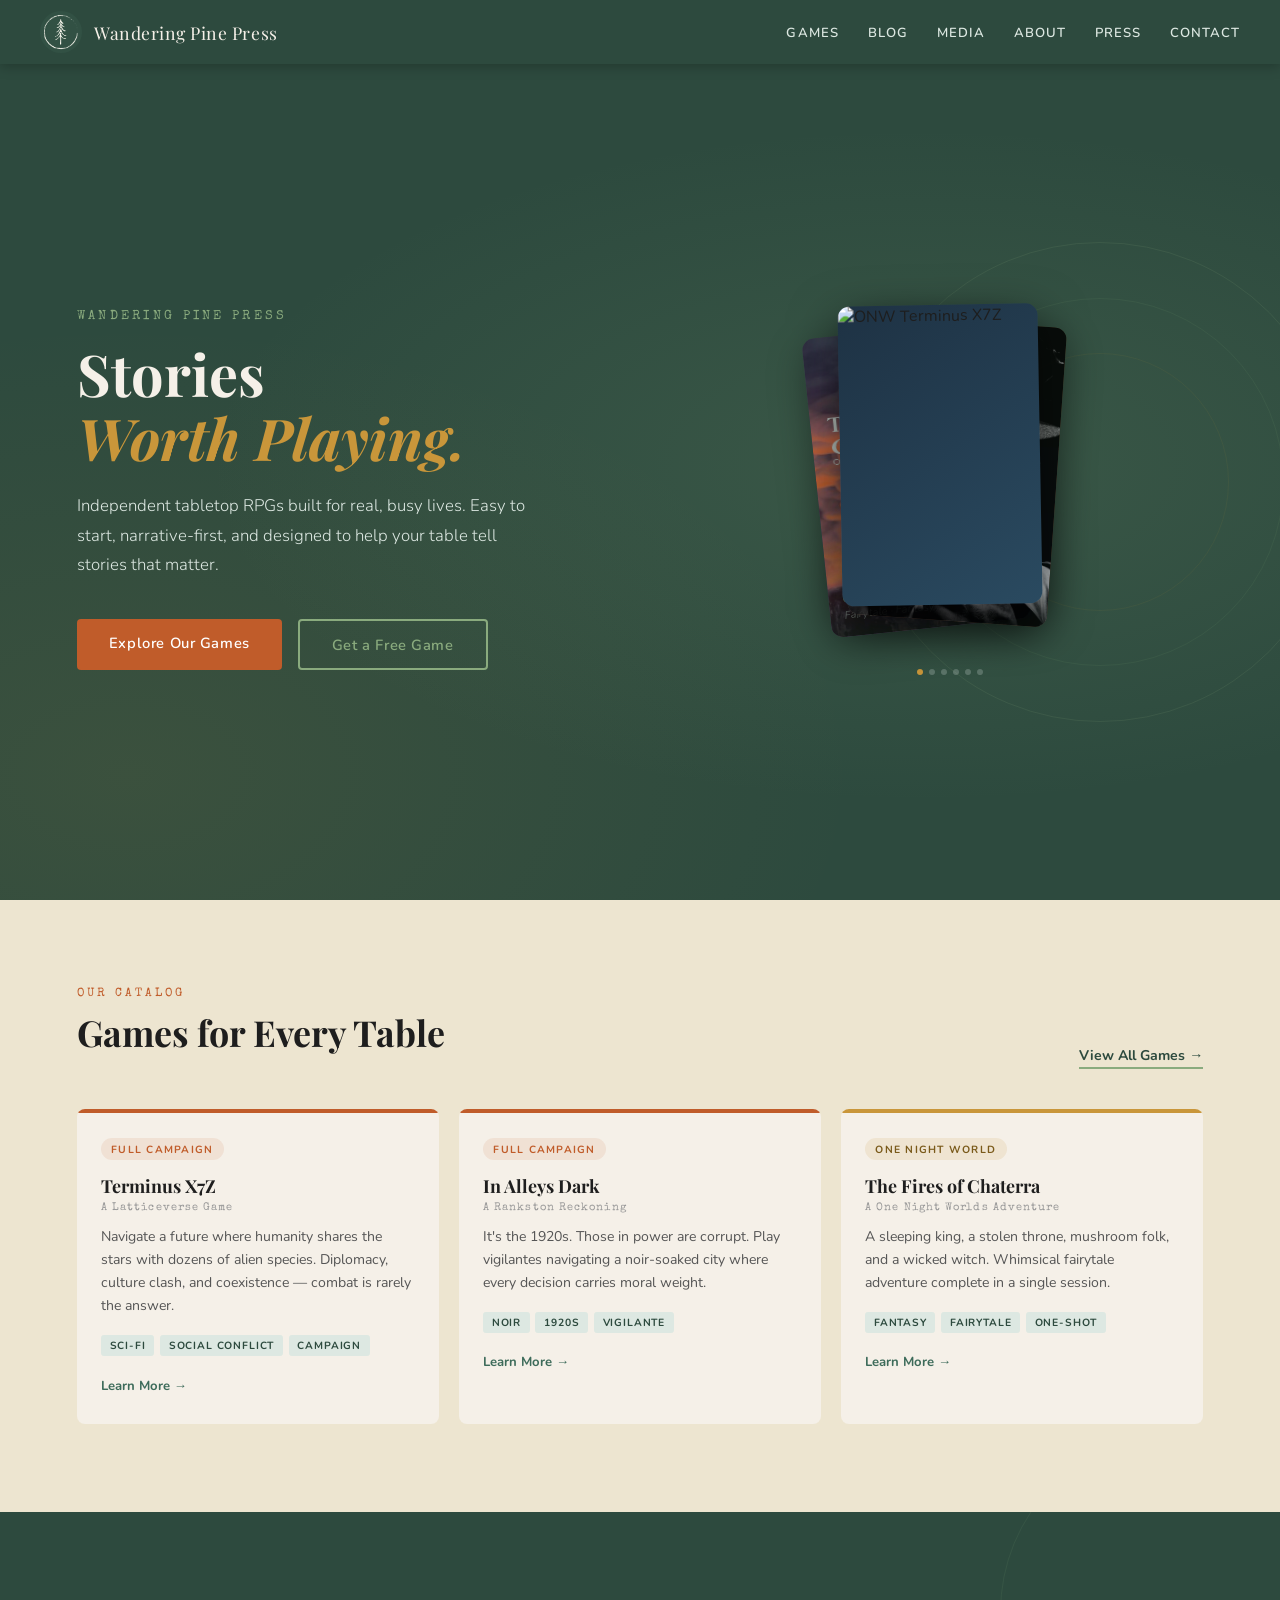
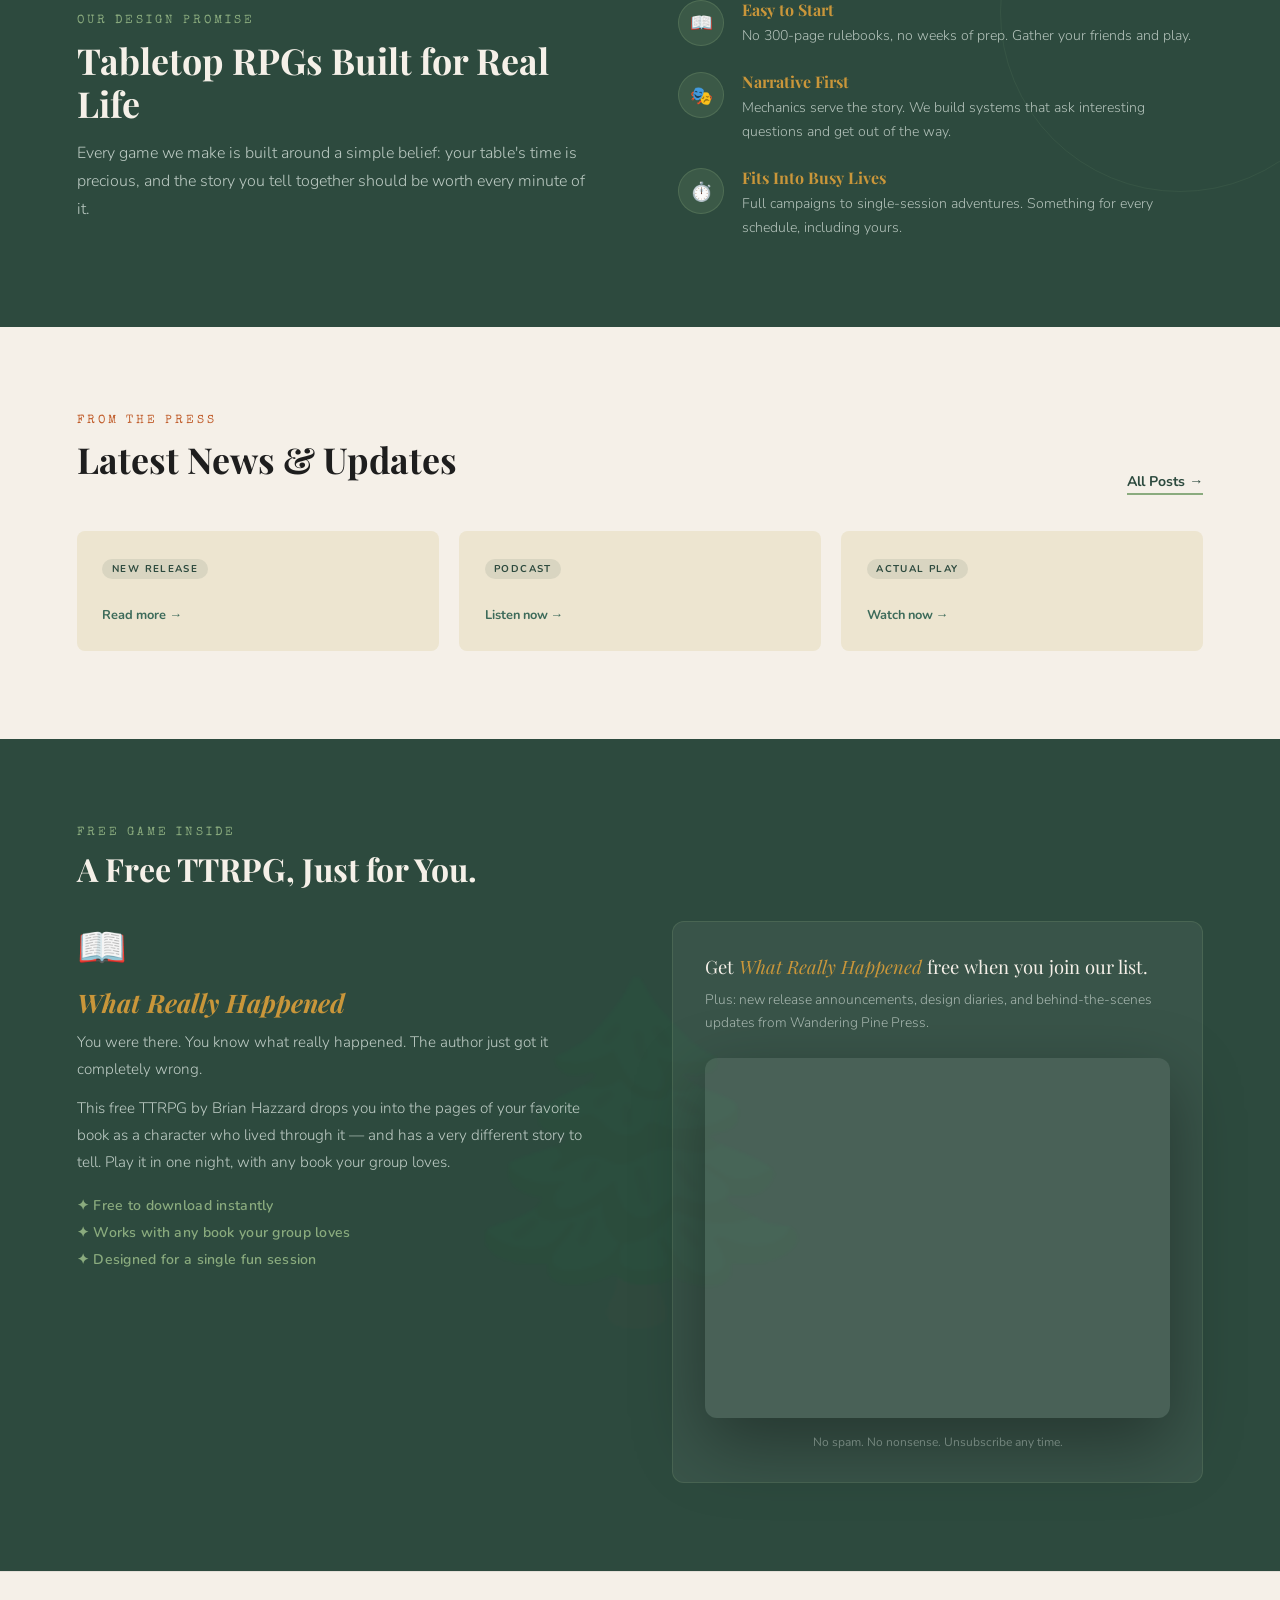
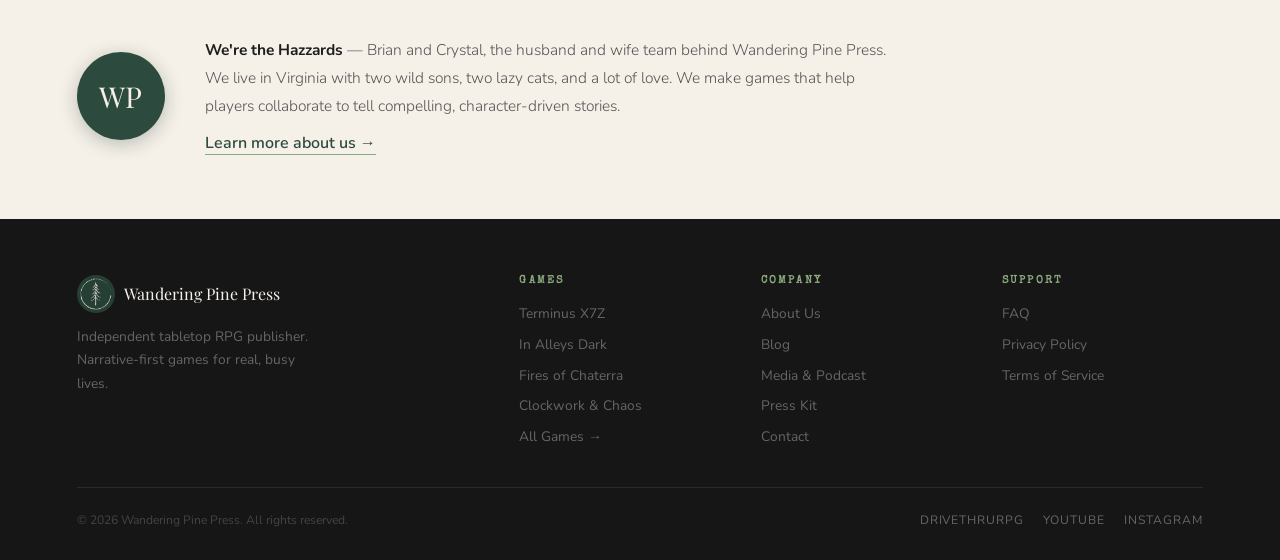
==== commit 2b4d7f40: "Embed Brevo signup via iframe" ====
--- a/index.html
+++ b/index.html
@@ -8,31 +8,13 @@
   <link href="https://fonts.googleapis.com/css2?family=Playfair+Display:ital,wght@0,400;0,700;1,400&family=Nunito:wght@300;400;600&family=Special+Elite&display=swap" rel="stylesheet"/>
   <link rel="stylesheet" href="css/style.css"/>
   <style>
-    /* ── Brevo form field styles ── */
-    .wpp-brevo-form { width: 100%; }
-    .wpp-form-row { display: flex; flex-direction: column; gap: 0.75rem; }
-    .wpp-brevo-form input[type="email"] {
-      width: 100%; padding: 0.9rem 1.1rem;
-      border: 2px solid rgba(138,171,126,0.35); border-radius: 6px;
-      font-family: 'Nunito', sans-serif; font-size: 0.95rem;
-      background: rgba(255,255,255,0.07); color: #f5f0e8;
-      outline: none; transition: border-color 0.2s, background 0.2s;
-      box-sizing: border-box;
-    }
-    .wpp-brevo-form input[type="email"]:focus {
-      border-color: #8aab7e; background: rgba(255,255,255,0.11);
-    }
-    .wpp-brevo-form input[type="email"]::placeholder { color: rgba(221,232,226,0.4); }
-    .wpp-brevo-form button[type="submit"] {
-      width: 100%; padding: 0.95rem 1.5rem;
-      background: #c05c2a; color: #fff;
-      border: none; border-radius: 6px;
-      font-family: 'Nunito', sans-serif; font-size: 0.97rem;
-      font-weight: 700; letter-spacing: 0.03em;
-      cursor: pointer; transition: background 0.2s, transform 0.15s;
-    }
-    .wpp-brevo-form button[type="submit"]:hover {
-      background: #a84d22; transform: translateY(-2px);
+    /* ── Brevo embed styles ── */
+    .brevo-iframe-wrap { width: 100%; max-width: 540px; margin: 0 auto; }
+    .brevo-iframe-wrap iframe {
+      width: 100%; min-height: 360px;
+      border: none; border-radius: 12px;
+      box-shadow: 0 25px 70px rgba(0,0,0,0.35);
+      background: rgba(255,255,255,0.08);
     }
     /* --- Hero --- */
     .hero {
@@ -179,37 +161,6 @@
     .signup-form-headline { font-family: 'Playfair Display', serif; font-size: 1.15rem; color: var(--cream); line-height: 1.4; margin-bottom: 0.6rem; }
     .signup-form-headline em { color: var(--gold); font-style: italic; }
     .signup-form-sub { font-size: 0.86rem; color: rgba(221,232,226,0.65); line-height: 1.65; font-weight: 300; margin-bottom: 1.5rem; }
-    .signup-form-fields { display: flex; flex-direction: column; gap: 0.75rem; }
-
-    /* These styles apply to both the placeholder AND Brevo's fields
-       once you add class="brevo-input" and class="brevo-btn" in Brevo */
-    .brevo-input,
-    .signup-form-fields input[type="email"] {
-      width: 100%; padding: 0.9rem 1.1rem;
-      border: 2px solid rgba(138,171,126,0.35); border-radius: 6px;
-      font-family: 'Nunito', sans-serif; font-size: 0.95rem;
-      background: rgba(255,255,255,0.07); color: var(--cream);
-      outline: none; transition: border-color 0.2s, background 0.2s;
-    }
-    .brevo-input:focus,
-    .signup-form-fields input:focus { border-color: var(--moss); background: rgba(255,255,255,0.11); }
-    .brevo-input::placeholder,
-    .signup-form-fields input::placeholder { color: rgba(221,232,226,0.35); }
-
-    .brevo-btn,
-    .signup-form-fields button {
-      width: 100%; padding: 0.95rem 1.5rem;
-      background: var(--rust); color: #fff;
-      border: none; border-radius: 6px;
-      font-family: 'Nunito', sans-serif; font-size: 0.97rem;
-      font-weight: 700; letter-spacing: 0.03em;
-      cursor: pointer; transition: background 0.2s, transform 0.15s;
-    }
-    .brevo-btn:hover,
-    .signup-form-fields button:hover { background: #a84d22; transform: translateY(-2px); }
-
-    .signup-success-msg { color: var(--moss); font-weight: 600; font-size: 0.95rem; padding: 0.75rem; background: rgba(138,171,126,0.12); border-radius: 6px; border: 1px solid rgba(138,171,126,0.25); margin-top: 0.25rem; }
-    .signup-error-msg { color: #e07070; font-size: 0.86rem; margin-top: 0.25rem; }
     .signup-fine { font-size: 0.75rem; color: rgba(221,232,226,0.4); margin-top: 1rem; text-align: center; }
 
     /* About strip */
@@ -507,75 +458,27 @@
         ============================================================
         BREVO FORM — HOW TO REPLACE THIS:
 
-        1. In Brevo, go to Email → Forms → Create a new form
-        2. Add a single Email field
-        3. Set the confirmation to show a thank-you message (not redirect)
-        4. Click Share & Embed → copy the HTML embed code
-        5. DELETE everything between BREVO START and BREVO END below
-           and paste your Brevo code there instead
-        6. On Brevo's <input> tag add:  class="brevo-input"
-           On Brevo's <button> tag add: class="brevo-btn"
-           The styling will snap into place automatically.
+        The signup now embeds Brevo's hosted form via iframe. When
+        you update the form in Brevo, click Share & Embed → Iframe and
+        replace the src URL below. Brevo handles validation, double
+        opt-in, and confirmation UI inside the iframe.
         ============================================================
         -->
 
         <!-- BREVO FORM -->
-        <div id="wpp-signup-wrap">
-          <div id="wpp-error-msg" style="display:none; font-size:14px; color:#661d1d; background-color:#ffeded; border-radius:6px; padding:0.75rem 1rem; margin-bottom:0.75rem;">
-            Something went wrong. Please try again.
-          </div>
-          <div id="wpp-success-msg" style="display:none; font-size:14px; color:#085229; background-color:#e7faf0; border-radius:6px; padding:0.75rem 1rem; margin-bottom:0.75rem;">
-            Almost there! Check your inbox and click the confirmation link to get your free game. 🎁
-          </div>
-          <div id="wpp-form-fields" class="wpp-form-row">
-            <input type="email" id="wpp-email" placeholder="Enter your email address" required autocomplete="email" />
-            <button id="wpp-submit-btn" onclick="wppSubmit()">Send Me the Free Game 🎁</button>
-          </div>
-        </div>
-        <script>
-        function wppSubmit() {
-          var email = document.getElementById('wpp-email').value;
-          if (!email || !email.includes('@')) {
-            document.getElementById('wpp-error-msg').style.display = 'block';
-            document.getElementById('wpp-error-msg').textContent = 'Please enter a valid email address.';
-            return;
-          }
-          var btn = document.getElementById('wpp-submit-btn');
-          btn.textContent = 'Sending...';
-          btn.disabled = true;
-          document.getElementById('wpp-error-msg').style.display = 'none';
-
-          var form = document.createElement('form');
-          form.method = 'POST';
-          form.action = 'https://1209ea44.sibforms.com/serve/[base64]';
-          form.target = '_blank';
-
-          var emailField = document.createElement('input');
-          emailField.type = 'hidden';
-          emailField.name = 'EMAIL';
-          emailField.value = email;
-          form.appendChild(emailField);
-
-          var honeypot = document.createElement('input');
-          honeypot.type = 'hidden';
-          honeypot.name = 'email_address_check';
-          honeypot.value = '';
-          form.appendChild(honeypot);
-
-          var locale = document.createElement('input');
-          locale.type = 'hidden';
-          locale.name = 'locale';
-          locale.value = 'en';
-          form.appendChild(locale);
-
-          document.body.appendChild(form);
-          form.submit();
-          document.body.removeChild(form);
-
-          document.getElementById('wpp-form-fields').style.display = 'none';
-          document.getElementById('wpp-success-msg').style.display = 'block';
-        }
-        </script>
+        <div class="brevo-iframe-wrap">
+          <iframe
+            title="Wandering Pine Press signup form"
+            width="540"
+            height="360"
+            src="https://1209ea44.sibforms.com/serve/[base64]"
+            frameborder="0"
+            scrolling="auto"
+            allowfullscreen
+            loading="lazy"
+            style="display:block;margin:0 auto;max-width:100%;">
+          </iframe>
+        </div>
         <!-- END BREVO FORM -->
 
         <p class="signup-fine">No spam. No nonsense. Unsubscribe any time.</p>
